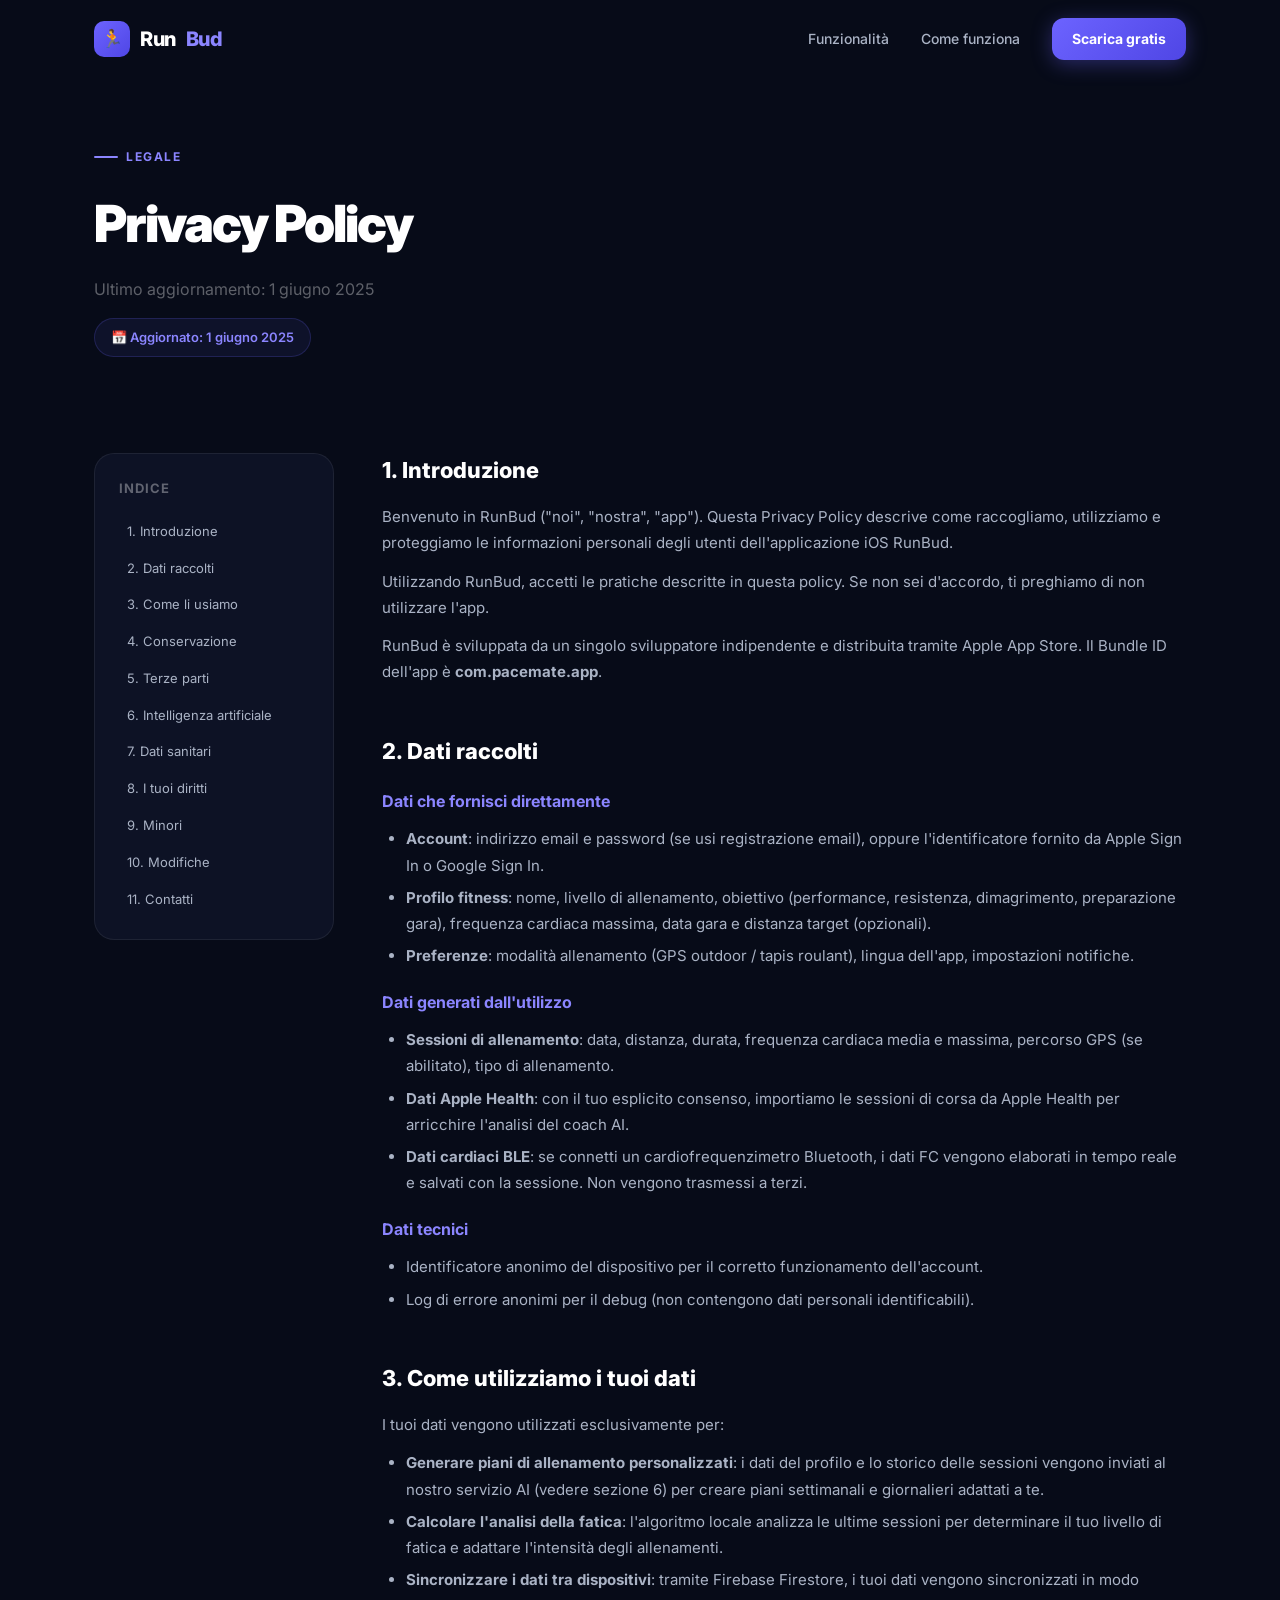
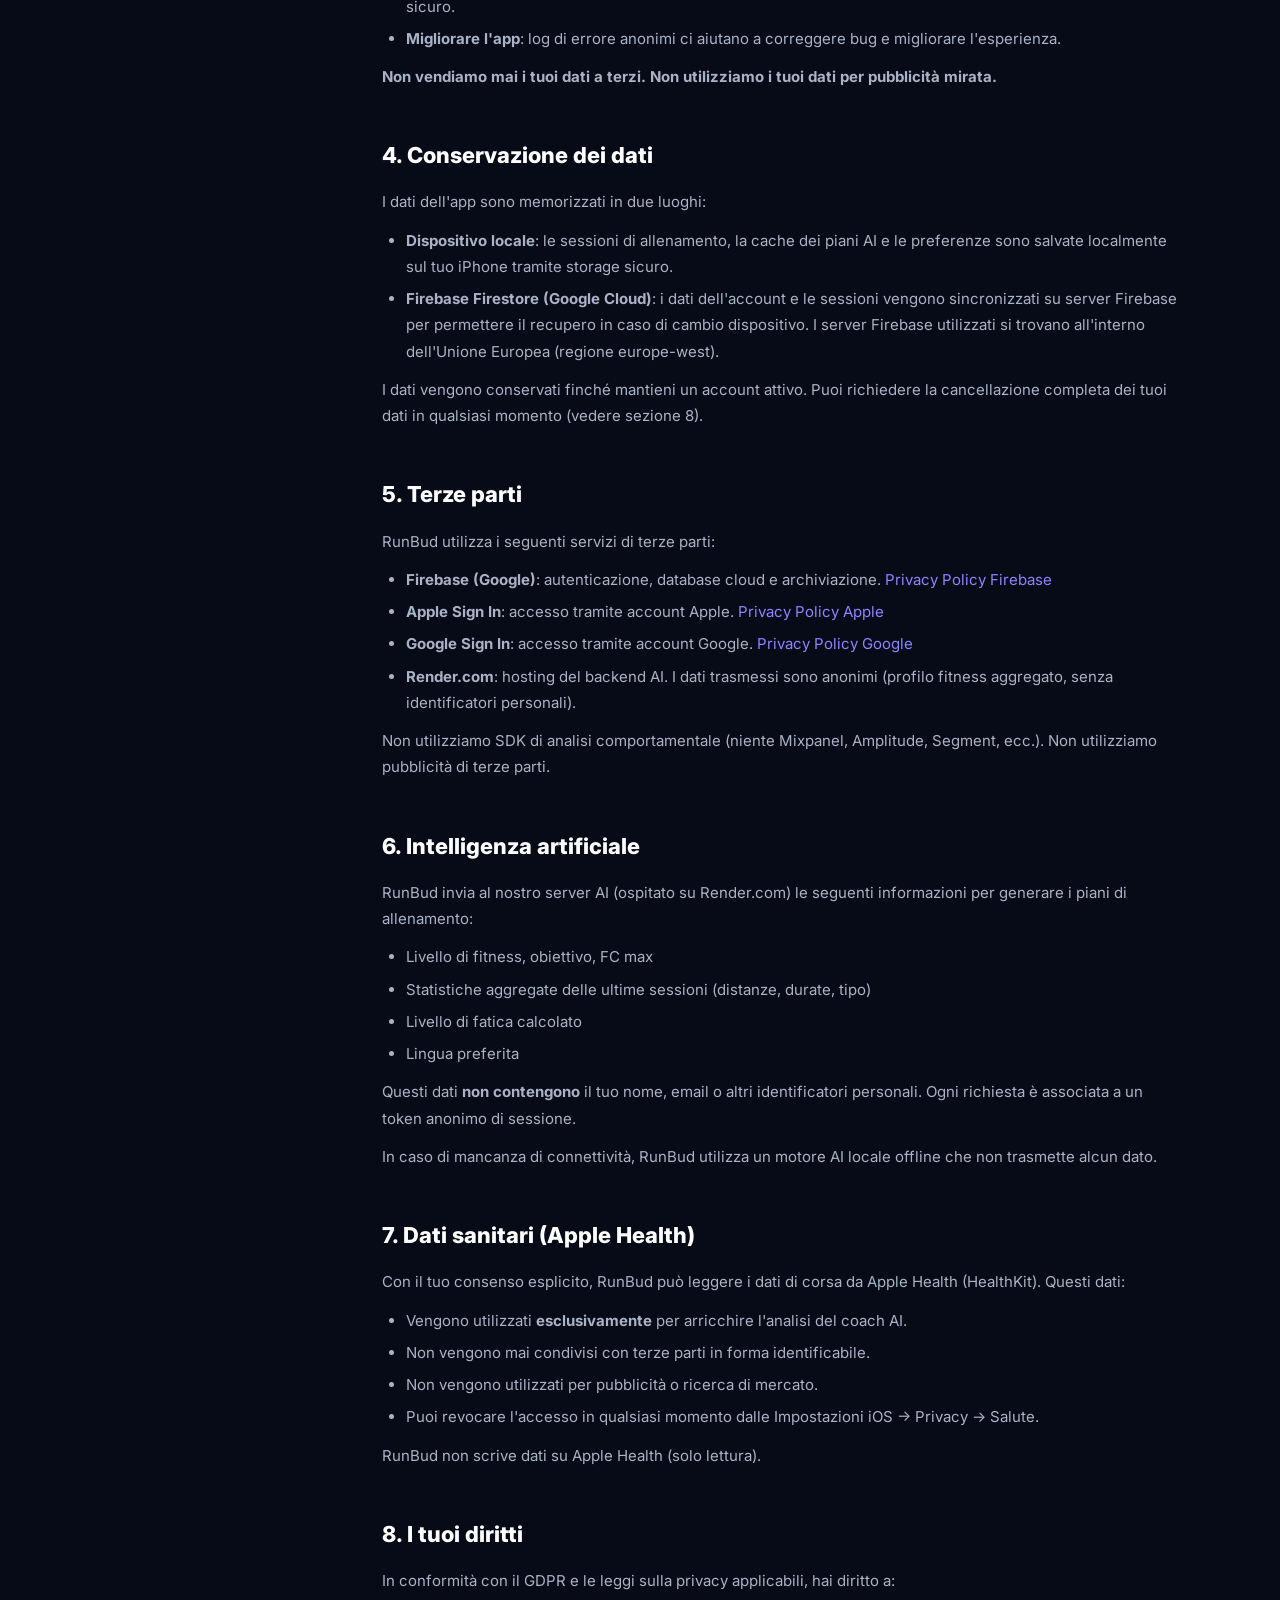
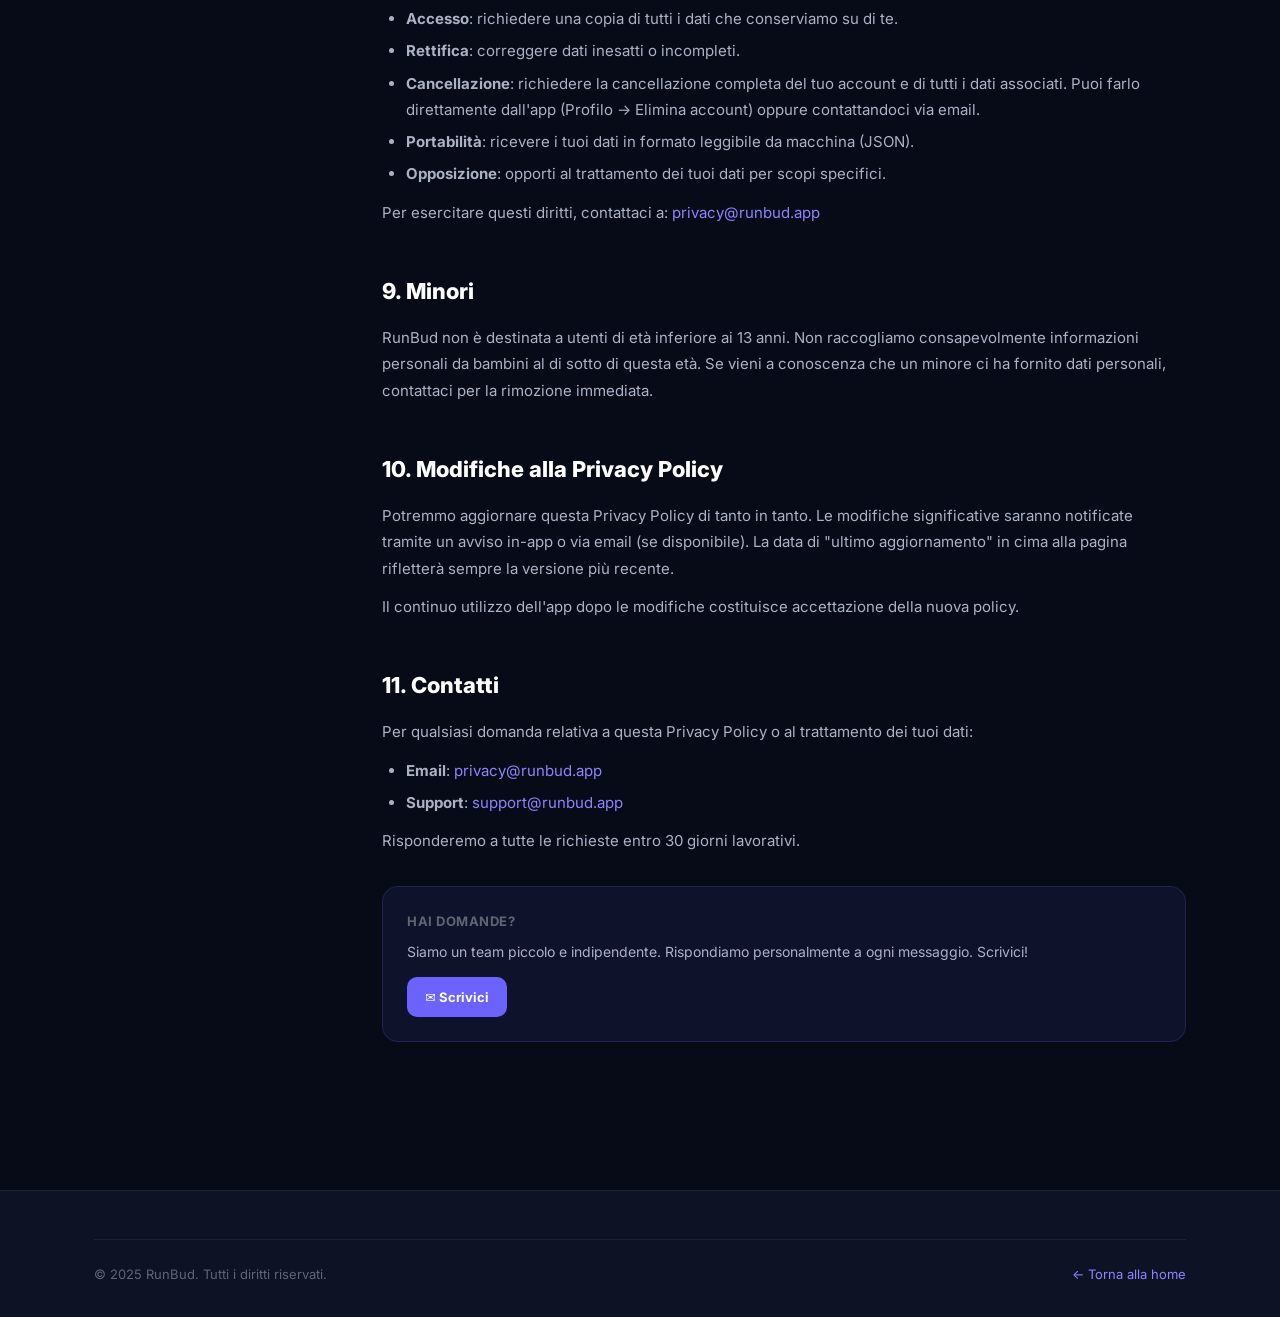
==== privacy.html @ 28fc56b2 "Initial RunBud website — dark premium landing + privacy policy" ====
<!DOCTYPE html>
<html lang="it">
<head>
  <meta charset="UTF-8">
  <meta name="viewport" content="width=device-width, initial-scale=1.0">
  <title>Privacy Policy — RunBud</title>
  <meta name="description" content="Privacy Policy di RunBud — come raccogliamo, utilizziamo e proteggiamo i tuoi dati.">
  <meta name="theme-color" content="#070B18">
  <link rel="preconnect" href="https://fonts.googleapis.com">
  <link rel="preconnect" href="https://fonts.gstatic.com" crossorigin>
  <link rel="stylesheet" href="css/style.css">
</head>
<body>

<!-- ── NAV ───────────────────────────────────────────────── -->
<nav class="nav scrolled" id="nav">
  <div class="container">
    <div class="nav-inner">
      <a href="index.html" class="nav-logo">
        <div class="logo-icon">🏃</div>
        Run<span class="bud">Bud</span>
      </a>
      <div class="nav-links" id="navLinks">
        <a href="index.html#features">Funzionalità</a>
        <a href="index.html#how">Come funziona</a>
        <a href="index.html#download" class="btn-nav">Scarica gratis</a>
      </div>
      <button class="nav-mobile-toggle" id="menuBtn" aria-label="Menu">
        <svg width="24" height="24" viewBox="0 0 24 24" fill="none" stroke="currentColor" stroke-width="2">
          <line x1="3" y1="12" x2="21" y2="12"/><line x1="3" y1="6" x2="21" y2="6"/><line x1="3" y1="18" x2="21" y2="18"/>
        </svg>
      </button>
    </div>
  </div>
</nav>

<!-- ── PRIVACY PAGE ───────────────────────────────────────── -->
<div class="privacy-page">
  <div class="container">

    <div class="privacy-hero">
      <div class="section-label">Legale</div>
      <h1>Privacy Policy</h1>
      <p>Ultimo aggiornamento: 1 giugno 2025</p>
      <div style="margin-top:16px;">
        <span class="privacy-date">📅 Aggiornato: 1 giugno 2025</span>
      </div>
    </div>

    <div class="privacy-content">
      <!-- TOC -->
      <aside class="privacy-toc">
        <h3>Indice</h3>
        <ul>
          <li><a href="#intro">1. Introduzione</a></li>
          <li><a href="#data-collected">2. Dati raccolti</a></li>
          <li><a href="#how-we-use">3. Come li usiamo</a></li>
          <li><a href="#data-storage">4. Conservazione</a></li>
          <li><a href="#third-parties">5. Terze parti</a></li>
          <li><a href="#ai">6. Intelligenza artificiale</a></li>
          <li><a href="#health">7. Dati sanitari</a></li>
          <li><a href="#rights">8. I tuoi diritti</a></li>
          <li><a href="#children">9. Minori</a></li>
          <li><a href="#changes">10. Modifiche</a></li>
          <li><a href="#contact">11. Contatti</a></li>
        </ul>
      </aside>

      <!-- Body -->
      <div class="privacy-body">

        <div class="privacy-section" id="intro">
          <h2>1. Introduzione</h2>
          <p>Benvenuto in RunBud ("noi", "nostra", "app"). Questa Privacy Policy descrive come raccogliamo, utilizziamo e proteggiamo le informazioni personali degli utenti dell'applicazione iOS RunBud.</p>
          <p>Utilizzando RunBud, accetti le pratiche descritte in questa policy. Se non sei d'accordo, ti preghiamo di non utilizzare l'app.</p>
          <p>RunBud è sviluppata da un singolo sviluppatore indipendente e distribuita tramite Apple App Store. Il Bundle ID dell'app è <strong>com.pacemate.app</strong>.</p>
        </div>

        <div class="privacy-section" id="data-collected">
          <h2>2. Dati raccolti</h2>
          <h3>Dati che fornisci direttamente</h3>
          <ul>
            <li><strong>Account</strong>: indirizzo email e password (se usi registrazione email), oppure l'identificatore fornito da Apple Sign In o Google Sign In.</li>
            <li><strong>Profilo fitness</strong>: nome, livello di allenamento, obiettivo (performance, resistenza, dimagrimento, preparazione gara), frequenza cardiaca massima, data gara e distanza target (opzionali).</li>
            <li><strong>Preferenze</strong>: modalità allenamento (GPS outdoor / tapis roulant), lingua dell'app, impostazioni notifiche.</li>
          </ul>

          <h3>Dati generati dall'utilizzo</h3>
          <ul>
            <li><strong>Sessioni di allenamento</strong>: data, distanza, durata, frequenza cardiaca media e massima, percorso GPS (se abilitato), tipo di allenamento.</li>
            <li><strong>Dati Apple Health</strong>: con il tuo esplicito consenso, importiamo le sessioni di corsa da Apple Health per arricchire l'analisi del coach AI.</li>
            <li><strong>Dati cardiaci BLE</strong>: se connetti un cardiofrequenzimetro Bluetooth, i dati FC vengono elaborati in tempo reale e salvati con la sessione. Non vengono trasmessi a terzi.</li>
          </ul>

          <h3>Dati tecnici</h3>
          <ul>
            <li>Identificatore anonimo del dispositivo per il corretto funzionamento dell'account.</li>
            <li>Log di errore anonimi per il debug (non contengono dati personali identificabili).</li>
          </ul>
        </div>

        <div class="privacy-section" id="how-we-use">
          <h2>3. Come utilizziamo i tuoi dati</h2>
          <p>I tuoi dati vengono utilizzati esclusivamente per:</p>
          <ul>
            <li><strong>Generare piani di allenamento personalizzati</strong>: i dati del profilo e lo storico delle sessioni vengono inviati al nostro servizio AI (vedere sezione 6) per creare piani settimanali e giornalieri adattati a te.</li>
            <li><strong>Calcolare l'analisi della fatica</strong>: l'algoritmo locale analizza le ultime sessioni per determinare il tuo livello di fatica e adattare l'intensità degli allenamenti.</li>
            <li><strong>Sincronizzare i dati tra dispositivi</strong>: tramite Firebase Firestore, i tuoi dati vengono sincronizzati in modo sicuro.</li>
            <li><strong>Migliorare l'app</strong>: log di errore anonimi ci aiutano a correggere bug e migliorare l'esperienza.</li>
          </ul>
          <p><strong>Non vendiamo mai i tuoi dati a terzi. Non utilizziamo i tuoi dati per pubblicità mirata.</strong></p>
        </div>

        <div class="privacy-section" id="data-storage">
          <h2>4. Conservazione dei dati</h2>
          <p>I dati dell'app sono memorizzati in due luoghi:</p>
          <ul>
            <li><strong>Dispositivo locale</strong>: le sessioni di allenamento, la cache dei piani AI e le preferenze sono salvate localmente sul tuo iPhone tramite storage sicuro.</li>
            <li><strong>Firebase Firestore (Google Cloud)</strong>: i dati dell'account e le sessioni vengono sincronizzati su server Firebase per permettere il recupero in caso di cambio dispositivo. I server Firebase utilizzati si trovano all'interno dell'Unione Europea (regione europe-west).</li>
          </ul>
          <p>I dati vengono conservati finché mantieni un account attivo. Puoi richiedere la cancellazione completa dei tuoi dati in qualsiasi momento (vedere sezione 8).</p>
        </div>

        <div class="privacy-section" id="third-parties">
          <h2>5. Terze parti</h2>
          <p>RunBud utilizza i seguenti servizi di terze parti:</p>
          <ul>
            <li><strong>Firebase (Google)</strong>: autenticazione, database cloud e archiviazione. <a href="https://firebase.google.com/support/privacy" target="_blank">Privacy Policy Firebase</a></li>
            <li><strong>Apple Sign In</strong>: accesso tramite account Apple. <a href="https://www.apple.com/legal/privacy/" target="_blank">Privacy Policy Apple</a></li>
            <li><strong>Google Sign In</strong>: accesso tramite account Google. <a href="https://policies.google.com/privacy" target="_blank">Privacy Policy Google</a></li>
            <li><strong>Render.com</strong>: hosting del backend AI. I dati trasmessi sono anonimi (profilo fitness aggregato, senza identificatori personali).</li>
          </ul>
          <p>Non utilizziamo SDK di analisi comportamentale (niente Mixpanel, Amplitude, Segment, ecc.). Non utilizziamo pubblicità di terze parti.</p>
        </div>

        <div class="privacy-section" id="ai">
          <h2>6. Intelligenza artificiale</h2>
          <p>RunBud invia al nostro server AI (ospitato su Render.com) le seguenti informazioni per generare i piani di allenamento:</p>
          <ul>
            <li>Livello di fitness, obiettivo, FC max</li>
            <li>Statistiche aggregate delle ultime sessioni (distanze, durate, tipo)</li>
            <li>Livello di fatica calcolato</li>
            <li>Lingua preferita</li>
          </ul>
          <p>Questi dati <strong>non contengono</strong> il tuo nome, email o altri identificatori personali. Ogni richiesta è associata a un token anonimo di sessione.</p>
          <p>In caso di mancanza di connettività, RunBud utilizza un motore AI locale offline che non trasmette alcun dato.</p>
        </div>

        <div class="privacy-section" id="health">
          <h2>7. Dati sanitari (Apple Health)</h2>
          <p>Con il tuo consenso esplicito, RunBud può leggere i dati di corsa da Apple Health (HealthKit). Questi dati:</p>
          <ul>
            <li>Vengono utilizzati <strong>esclusivamente</strong> per arricchire l'analisi del coach AI.</li>
            <li>Non vengono mai condivisi con terze parti in forma identificabile.</li>
            <li>Non vengono utilizzati per pubblicità o ricerca di mercato.</li>
            <li>Puoi revocare l'accesso in qualsiasi momento dalle Impostazioni iOS → Privacy → Salute.</li>
          </ul>
          <p>RunBud non scrive dati su Apple Health (solo lettura).</p>
        </div>

        <div class="privacy-section" id="rights">
          <h2>8. I tuoi diritti</h2>
          <p>In conformità con il GDPR e le leggi sulla privacy applicabili, hai diritto a:</p>
          <ul>
            <li><strong>Accesso</strong>: richiedere una copia di tutti i dati che conserviamo su di te.</li>
            <li><strong>Rettifica</strong>: correggere dati inesatti o incompleti.</li>
            <li><strong>Cancellazione</strong>: richiedere la cancellazione completa del tuo account e di tutti i dati associati. Puoi farlo direttamente dall'app (Profilo → Elimina account) oppure contattandoci via email.</li>
            <li><strong>Portabilità</strong>: ricevere i tuoi dati in formato leggibile da macchina (JSON).</li>
            <li><strong>Opposizione</strong>: opporti al trattamento dei tuoi dati per scopi specifici.</li>
          </ul>
          <p>Per esercitare questi diritti, contattaci a: <a href="mailto:privacy@runbud.app">privacy@runbud.app</a></p>
        </div>

        <div class="privacy-section" id="children">
          <h2>9. Minori</h2>
          <p>RunBud non è destinata a utenti di età inferiore ai 13 anni. Non raccogliamo consapevolmente informazioni personali da bambini al di sotto di questa età. Se vieni a conoscenza che un minore ci ha fornito dati personali, contattaci per la rimozione immediata.</p>
        </div>

        <div class="privacy-section" id="changes">
          <h2>10. Modifiche alla Privacy Policy</h2>
          <p>Potremmo aggiornare questa Privacy Policy di tanto in tanto. Le modifiche significative saranno notificate tramite un avviso in-app o via email (se disponibile). La data di "ultimo aggiornamento" in cima alla pagina rifletterà sempre la versione più recente.</p>
          <p>Il continuo utilizzo dell'app dopo le modifiche costituisce accettazione della nuova policy.</p>
        </div>

        <div class="privacy-section" id="contact">
          <h2>11. Contatti</h2>
          <p>Per qualsiasi domanda relativa a questa Privacy Policy o al trattamento dei tuoi dati:</p>
          <ul>
            <li><strong>Email</strong>: <a href="mailto:privacy@runbud.app">privacy@runbud.app</a></li>
            <li><strong>Support</strong>: <a href="mailto:support@runbud.app">support@runbud.app</a></li>
          </ul>
          <p>Risponderemo a tutte le richieste entro 30 giorni lavorativi.</p>

          <div style="margin-top:32px;padding:24px;background:rgba(108,99,255,0.08);border:1px solid rgba(108,99,255,0.18);border-radius:16px;">
            <div style="font-size:13px;color:var(--text-muted);font-weight:700;text-transform:uppercase;letter-spacing:0.5px;margin-bottom:8px;">Hai domande?</div>
            <p style="margin:0;font-size:14px;">Siamo un team piccolo e indipendente. Rispondiamo personalmente a ogni messaggio. Scrivici!</p>
            <a href="mailto:support@runbud.app" style="display:inline-flex;align-items:center;gap:8px;margin-top:12px;padding:10px 18px;background:var(--accent);border-radius:10px;color:#fff;text-decoration:none;font-size:13px;font-weight:700;">
              ✉️ Scrivici
            </a>
          </div>
        </div>

      </div>
    </div>
  </div>
</div>

<!-- ── FOOTER ─────────────────────────────────────────────── -->
<footer class="footer">
  <div class="container">
    <div class="footer-bottom">
      <p class="footer-copy">© 2025 RunBud. Tutti i diritti riservati.</p>
      <p class="footer-made"><a href="index.html" style="color:var(--accent-light);text-decoration:none;">← Torna alla home</a></p>
    </div>
  </div>
</footer>

<script src="js/main.js"></script>
</body>
</html>
---- css/style.css ----
/* ─────────────────────────────────────────────────────────────
   RunBud — Ultra Modern Dark Premium CSS
   ───────────────────────────────────────────────────────────── */

@import url('https://fonts.googleapis.com/css2?family=Inter:wght@300;400;500;600;700;800;900&display=swap');

/* ── Reset & Base ─────────────────────────────────────────── */
*, *::before, *::after { box-sizing: border-box; margin: 0; padding: 0; }

:root {
  --accent:        #6C63FF;
  --accent-light:  #8B85FF;
  --accent-dark:   #4F46E5;
  --bg:            #070B18;
  --bg-card:       #0D1225;
  --bg-glass:      rgba(13, 18, 37, 0.6);
  --border:        rgba(255,255,255,0.07);
  --border-accent: rgba(108,99,255,0.35);
  --text:          #FFFFFF;
  --text-sub:      #AAB3C5;
  --text-muted:    rgba(255,255,255,0.35);
  --green:         #4ADE80;
  --pink:          #FF6B8A;
  --blue:          #60A5FA;
  --yellow:        #FBBF24;
  --radius-lg:     24px;
  --radius-xl:     32px;
  --shadow-glow:   0 0 80px rgba(108,99,255,0.18);
  --font:          'Inter', system-ui, sans-serif;
}

html { scroll-behavior: smooth; font-size: 16px; }

body {
  font-family: var(--font);
  background: var(--bg);
  color: var(--text);
  overflow-x: hidden;
  line-height: 1.6;
  -webkit-font-smoothing: antialiased;
}

/* ── Scrollbar ────────────────────────────────────────────── */
::-webkit-scrollbar { width: 6px; }
::-webkit-scrollbar-track { background: var(--bg); }
::-webkit-scrollbar-thumb { background: rgba(108,99,255,0.4); border-radius: 3px; }

/* ── Utility ──────────────────────────────────────────────── */
.container { max-width: 1140px; margin: 0 auto; padding: 0 24px; }
.gradient-text {
  background: linear-gradient(135deg, #fff 0%, var(--accent-light) 60%, var(--accent) 100%);
  -webkit-background-clip: text;
  -webkit-text-fill-color: transparent;
  background-clip: text;
}
.accent-text { color: var(--accent-light); }

/* ── NAV ──────────────────────────────────────────────────── */
.nav {
  position: fixed; top: 0; left: 0; right: 0; z-index: 100;
  padding: 18px 0;
  transition: all 0.4s ease;
}
.nav.scrolled {
  background: rgba(7,11,24,0.85);
  backdrop-filter: blur(20px);
  -webkit-backdrop-filter: blur(20px);
  border-bottom: 1px solid var(--border);
  padding: 14px 0;
}
.nav-inner {
  display: flex; align-items: center; justify-content: space-between;
}
.nav-logo {
  display: flex; align-items: center; gap: 10px;
  text-decoration: none;
  font-size: 20px; font-weight: 800; letter-spacing: -0.5px;
  color: var(--text);
}
.nav-logo .logo-icon {
  width: 36px; height: 36px;
  background: linear-gradient(135deg, var(--accent), var(--accent-dark));
  border-radius: 10px;
  display: flex; align-items: center; justify-content: center;
  font-size: 18px;
}
.nav-logo .bud { color: var(--accent-light); }
.nav-links { display: flex; align-items: center; gap: 32px; }
.nav-links a {
  text-decoration: none; color: var(--text-sub); font-size: 14px; font-weight: 500;
  transition: color 0.2s;
}
.nav-links a:hover { color: var(--text); }
.btn-nav {
  padding: 10px 20px;
  background: linear-gradient(135deg, var(--accent), var(--accent-dark));
  border-radius: 12px; color: #fff !important;
  font-weight: 700 !important; font-size: 14px !important;
  box-shadow: 0 4px 20px rgba(108,99,255,0.35);
  transition: transform 0.2s, box-shadow 0.2s !important;
}
.btn-nav:hover { transform: translateY(-2px); box-shadow: 0 8px 30px rgba(108,99,255,0.5) !important; }
.nav-mobile-toggle { display: none; background: none; border: none; color: var(--text); cursor: pointer; }

/* ── HERO ─────────────────────────────────────────────────── */
.hero {
  position: relative; min-height: 100vh;
  display: flex; align-items: center;
  overflow: hidden; padding: 120px 0 80px;
}
.hero-bg {
  position: absolute; inset: 0; z-index: 0;
  background: radial-gradient(ellipse 80% 60% at 60% 20%, rgba(108,99,255,0.18) 0%, transparent 70%),
              radial-gradient(ellipse 40% 40% at 20% 80%, rgba(96,165,250,0.10) 0%, transparent 60%),
              radial-gradient(ellipse 50% 50% at 80% 70%, rgba(74,222,128,0.06) 0%, transparent 60%);
}
.hero-grid {
  position: absolute; inset: 0; z-index: 0; opacity: 0.03;
  background-image:
    linear-gradient(rgba(255,255,255,0.5) 1px, transparent 1px),
    linear-gradient(90deg, rgba(255,255,255,0.5) 1px, transparent 1px);
  background-size: 60px 60px;
}
.hero-orb {
  position: absolute; border-radius: 50%; filter: blur(80px); pointer-events: none; z-index: 0;
}
.hero-orb-1 {
  width: 600px; height: 600px;
  top: -200px; right: -100px;
  background: radial-gradient(circle, rgba(108,99,255,0.15) 0%, transparent 70%);
  animation: orbFloat1 8s ease-in-out infinite;
}
.hero-orb-2 {
  width: 400px; height: 400px;
  bottom: -100px; left: -100px;
  background: radial-gradient(circle, rgba(96,165,250,0.12) 0%, transparent 70%);
  animation: orbFloat2 10s ease-in-out infinite;
}
@keyframes orbFloat1 { 0%,100%{transform:translate(0,0)} 50%{transform:translate(-30px,30px)} }
@keyframes orbFloat2 { 0%,100%{transform:translate(0,0)} 50%{transform:translate(30px,-20px)} }

.hero-inner {
  position: relative; z-index: 1;
  display: grid; grid-template-columns: 1fr 1fr;
  align-items: center; gap: 64px;
}
.hero-badge {
  display: inline-flex; align-items: center; gap: 8px;
  padding: 6px 14px;
  background: rgba(108,99,255,0.12);
  border: 1px solid rgba(108,99,255,0.3);
  border-radius: 100px;
  font-size: 13px; font-weight: 600; color: var(--accent-light);
  margin-bottom: 24px;
  animation: fadeInUp 0.6s ease both;
}
.hero-badge .dot {
  width: 6px; height: 6px; border-radius: 50%;
  background: var(--accent-light);
  animation: pulse 2s infinite;
}
@keyframes pulse { 0%,100%{opacity:1} 50%{opacity:0.4} }

.hero-title {
  font-size: clamp(44px, 6vw, 72px);
  font-weight: 900; line-height: 1.05;
  letter-spacing: -2px;
  margin-bottom: 24px;
  animation: fadeInUp 0.6s 0.1s ease both;
}
.hero-title span { display: block; }

.hero-sub {
  font-size: 18px; color: var(--text-sub); line-height: 1.6;
  max-width: 500px; margin-bottom: 40px;
  animation: fadeInUp 0.6s 0.2s ease both;
}

.hero-cta {
  display: flex; align-items: center; gap: 16px; flex-wrap: wrap;
  animation: fadeInUp 0.6s 0.3s ease both;
}
.btn-primary {
  display: inline-flex; align-items: center; gap: 10px;
  padding: 16px 28px;
  background: linear-gradient(135deg, var(--accent), var(--accent-dark));
  color: #fff; text-decoration: none;
  border-radius: var(--radius-lg); font-weight: 700; font-size: 15px;
  box-shadow: 0 8px 40px rgba(108,99,255,0.4);
  transition: transform 0.2s, box-shadow 0.2s;
}
.btn-primary:hover { transform: translateY(-3px); box-shadow: 0 16px 50px rgba(108,99,255,0.55); }
.btn-primary svg { width: 20px; height: 20px; }

.btn-secondary {
  display: inline-flex; align-items: center; gap: 8px;
  padding: 16px 24px;
  background: rgba(255,255,255,0.06);
  border: 1px solid var(--border);
  color: var(--text); text-decoration: none;
  border-radius: var(--radius-lg); font-weight: 600; font-size: 15px;
  transition: background 0.2s, border-color 0.2s;
}
.btn-secondary:hover { background: rgba(255,255,255,0.10); border-color: rgba(255,255,255,0.15); }

.hero-stats {
  display: flex; gap: 32px; margin-top: 48px;
  animation: fadeInUp 0.6s 0.4s ease both;
}
.stat { }
.stat-value { font-size: 26px; font-weight: 800; color: var(--text); letter-spacing: -1px; }
.stat-label { font-size: 12px; color: var(--text-muted); font-weight: 500; text-transform: uppercase; letter-spacing: 0.5px; margin-top: 2px; }

/* ── Phone mockup ─────────────────────────────────────────── */
.hero-visual {
  position: relative; display: flex; justify-content: center; align-items: center;
  animation: fadeInUp 0.8s 0.2s ease both;
}
.phone-wrapper {
  position: relative;
}
.phone-glow {
  position: absolute; inset: -40px;
  background: radial-gradient(ellipse at center, rgba(108,99,255,0.25) 0%, transparent 70%);
  border-radius: 50%;
  animation: glowPulse 3s ease-in-out infinite;
}
@keyframes glowPulse { 0%,100%{opacity:0.6; transform:scale(1)} 50%{opacity:1; transform:scale(1.05)} }

.phone-frame {
  width: 280px;
  background: linear-gradient(145deg, #1A1F3A, #0D1225);
  border-radius: 44px;
  border: 2px solid rgba(255,255,255,0.10);
  box-shadow:
    0 40px 100px rgba(0,0,0,0.7),
    0 0 0 1px rgba(255,255,255,0.05) inset,
    0 0 60px rgba(108,99,255,0.15);
  overflow: hidden;
  position: relative;
}
.phone-notch {
  width: 100px; height: 28px;
  background: #0D1225;
  border-radius: 0 0 20px 20px;
  margin: 0 auto;
  position: relative; z-index: 2;
}
.phone-screen {
  padding: 0 16px 24px;
  background: linear-gradient(180deg, #0B1020 0%, #0E1526 100%);
}
.phone-ui-header {
  display: flex; justify-content: space-between; align-items: center;
  padding: 12px 0 16px;
}
.phone-greeting { font-size: 11px; font-weight: 700; color: rgba(255,255,255,0.9); }
.phone-greeting span { color: var(--accent-light); }
.phone-icon-row { display: flex; gap: 6px; }
.phone-icon {
  width: 28px; height: 28px;
  background: rgba(255,255,255,0.07);
  border-radius: 9px;
}

.phone-card {
  background: linear-gradient(135deg, var(--accent), var(--accent-dark));
  border-radius: 18px;
  padding: 14px;
  margin-bottom: 8px;
}
.phone-card-label { font-size: 9px; font-weight: 700; color: rgba(255,255,255,0.7); text-transform: uppercase; letter-spacing: 0.5px; }
.phone-card-title { font-size: 16px; font-weight: 900; color: #fff; margin: 4px 0 2px; letter-spacing: -0.5px; }
.phone-card-sub { font-size: 9px; color: rgba(255,255,255,0.75); }
.phone-card-row {
  display: flex; gap: 6px; margin-top: 10px;
}
.phone-chip {
  background: rgba(255,255,255,0.15);
  border-radius: 8px; padding: 5px 8px;
  font-size: 9px; font-weight: 700; color: #fff;
}
.phone-chip.green { background: rgba(74,222,128,0.2); color: var(--green); }
.phone-chip.pink { background: rgba(255,107,138,0.2); color: var(--pink); }

.phone-mini-card {
  background: rgba(255,255,255,0.05);
  border: 1px solid rgba(255,255,255,0.08);
  border-radius: 14px; padding: 10px 12px;
  margin-bottom: 8px;
  display: flex; align-items: center; gap: 10px;
}
.phone-mini-icon {
  width: 30px; height: 30px; border-radius: 10px;
  background: rgba(108,99,255,0.2);
  display: flex; align-items: center; justify-content: center;
  font-size: 14px; flex-shrink: 0;
}
.phone-mini-title { font-size: 10px; font-weight: 700; color: rgba(255,255,255,0.9); }
.phone-mini-sub { font-size: 9px; color: rgba(255,255,255,0.45); margin-top: 1px; }

.phone-btn {
  background: linear-gradient(135deg, var(--accent), var(--accent-dark));
  border-radius: 14px; padding: 11px;
  text-align: center; font-size: 11px; font-weight: 800; color: #fff;
  margin-top: 10px;
}

/* Floating badges around phone */
.float-badge {
  position: absolute;
  background: var(--bg-glass);
  backdrop-filter: blur(16px);
  border: 1px solid var(--border);
  border-radius: 16px;
  padding: 10px 14px;
  display: flex; align-items: center; gap: 8px;
  white-space: nowrap;
  box-shadow: 0 8px 32px rgba(0,0,0,0.4);
}
.float-badge-icon { font-size: 20px; }
.float-badge-label { font-size: 11px; color: var(--text-muted); }
.float-badge-value { font-size: 14px; font-weight: 800; color: var(--text); }
.float-badge-1 { top: 40px; right: -80px; animation: floatBadge1 4s ease-in-out infinite; }
.float-badge-2 { bottom: 80px; left: -90px; animation: floatBadge2 5s ease-in-out infinite; }
.float-badge-3 { bottom: 200px; right: -80px; animation: floatBadge3 4.5s ease-in-out infinite; }
@keyframes floatBadge1 { 0%,100%{transform:translateY(0)} 50%{transform:translateY(-10px)} }
@keyframes floatBadge2 { 0%,100%{transform:translateY(0)} 50%{transform:translateY(8px)} }
@keyframes floatBadge3 { 0%,100%{transform:translateY(0)} 50%{transform:translateY(-12px)} }

/* ── SECTION SHARED ───────────────────────────────────────── */
section { padding: 100px 0; }
.section-label {
  display: inline-flex; align-items: center; gap: 8px;
  font-size: 12px; font-weight: 700; color: var(--accent-light);
  text-transform: uppercase; letter-spacing: 1.5px;
  margin-bottom: 16px;
}
.section-label::before {
  content: ''; width: 24px; height: 2px;
  background: var(--accent-light); border-radius: 1px;
}
.section-title {
  font-size: clamp(32px, 4vw, 48px);
  font-weight: 900; letter-spacing: -1.5px; line-height: 1.1;
  margin-bottom: 16px;
}
.section-sub {
  font-size: 18px; color: var(--text-sub); max-width: 580px; line-height: 1.6;
}
.section-header { margin-bottom: 64px; }
.section-header.centered { text-align: center; }
.section-header.centered .section-label { justify-content: center; }
.section-header.centered .section-sub { margin: 0 auto; }

/* ── FEATURES GRID ────────────────────────────────────────── */
.features-section { background: var(--bg); }
.features-grid {
  display: grid;
  grid-template-columns: repeat(3, 1fr);
  gap: 20px;
}
.feature-card {
  background: var(--bg-card);
  border: 1px solid var(--border);
  border-radius: var(--radius-xl);
  padding: 32px;
  transition: transform 0.3s, border-color 0.3s, box-shadow 0.3s;
  opacity: 0; transform: translateY(30px);
  position: relative; overflow: hidden;
}
.feature-card::before {
  content: '';
  position: absolute; top: 0; left: 0; right: 0; height: 1px;
  background: linear-gradient(90deg, transparent, rgba(108,99,255,0.4), transparent);
  opacity: 0; transition: opacity 0.3s;
}
.feature-card:hover { transform: translateY(-6px); border-color: var(--border-accent); box-shadow: var(--shadow-glow); }
.feature-card:hover::before { opacity: 1; }
.feature-card.visible { animation: fadeInUp 0.6s ease forwards; }
.feature-card:nth-child(1) { animation-delay: 0s; }
.feature-card:nth-child(2) { animation-delay: 0.1s; }
.feature-card:nth-child(3) { animation-delay: 0.2s; }
.feature-card:nth-child(4) { animation-delay: 0.15s; }
.feature-card:nth-child(5) { animation-delay: 0.25s; }
.feature-card:nth-child(6) { animation-delay: 0.3s; }

.feature-card.featured {
  grid-column: span 2;
  background: linear-gradient(135deg, rgba(108,99,255,0.12) 0%, rgba(79,70,229,0.08) 100%);
  border-color: rgba(108,99,255,0.25);
  display: grid; grid-template-columns: 1fr 1fr; gap: 24px; align-items: center;
}

.feature-icon {
  width: 52px; height: 52px;
  border-radius: 16px;
  display: flex; align-items: center; justify-content: center;
  font-size: 24px; margin-bottom: 20px;
  background: rgba(108,99,255,0.15);
}
.feature-icon.green  { background: rgba(74,222,128,0.12); }
.feature-icon.blue   { background: rgba(96,165,250,0.12); }
.feature-icon.yellow { background: rgba(251,191,36,0.12); }
.feature-icon.pink   { background: rgba(255,107,138,0.12); }
.feature-icon.violet { background: rgba(108,99,255,0.15); }

.feature-title { font-size: 18px; font-weight: 800; margin-bottom: 10px; letter-spacing: -0.3px; }
.feature-desc { font-size: 14px; color: var(--text-sub); line-height: 1.6; }
.feature-tag {
  display: inline-block; margin-top: 16px;
  padding: 4px 10px;
  background: rgba(108,99,255,0.12);
  border: 1px solid rgba(108,99,255,0.2);
  border-radius: 100px;
  font-size: 11px; font-weight: 700; color: var(--accent-light);
}

/* ── HOW IT WORKS ─────────────────────────────────────────── */
.how-section {
  background: radial-gradient(ellipse 80% 60% at 50% 50%, rgba(108,99,255,0.08) 0%, transparent 70%);
}
.steps-grid {
  display: grid; grid-template-columns: repeat(4, 1fr); gap: 32px;
  position: relative;
}
.steps-grid::before {
  content: '';
  position: absolute; top: 32px; left: 60px; right: 60px; height: 1px;
  background: linear-gradient(90deg, transparent, var(--border), var(--border), var(--border), transparent);
  z-index: 0;
}
.step {
  text-align: center; position: relative; z-index: 1;
  opacity: 0; transform: translateY(20px);
}
.step.visible { animation: fadeInUp 0.6s ease forwards; }
.step:nth-child(1) { animation-delay: 0s; }
.step:nth-child(2) { animation-delay: 0.15s; }
.step:nth-child(3) { animation-delay: 0.3s; }
.step:nth-child(4) { animation-delay: 0.45s; }

.step-number {
  width: 64px; height: 64px; border-radius: 50%;
  background: var(--bg-card);
  border: 2px solid var(--border-accent);
  display: flex; align-items: center; justify-content: center;
  font-size: 22px; font-weight: 900; color: var(--accent-light);
  margin: 0 auto 20px;
  box-shadow: 0 0 30px rgba(108,99,255,0.2);
  position: relative;
}
.step-number .step-emoji { font-size: 26px; }
.step-title { font-size: 16px; font-weight: 800; margin-bottom: 8px; }
.step-desc { font-size: 13px; color: var(--text-sub); line-height: 1.5; }

/* ── LANGUAGES ────────────────────────────────────────────── */
.langs-section { }
.langs-row {
  display: flex; justify-content: center; gap: 20px; flex-wrap: wrap;
  margin-top: 48px;
}
.lang-pill {
  display: flex; align-items: center; gap: 10px;
  padding: 14px 24px;
  background: var(--bg-card);
  border: 1px solid var(--border);
  border-radius: 100px;
  font-size: 15px; font-weight: 700; color: var(--text);
  opacity: 0; transform: scale(0.9);
  transition: transform 0.3s, border-color 0.3s;
}
.lang-pill:hover { transform: scale(1.05); border-color: var(--border-accent); }
.lang-pill.visible { animation: popIn 0.5s ease forwards; }
.lang-pill:nth-child(1) { animation-delay: 0s; }
.lang-pill:nth-child(2) { animation-delay: 0.1s; }
.lang-pill:nth-child(3) { animation-delay: 0.2s; }
.lang-pill:nth-child(4) { animation-delay: 0.3s; }
.lang-flag { font-size: 24px; }
@keyframes popIn { from{opacity:0;transform:scale(0.85)} to{opacity:1;transform:scale(1)} }

/* ── TESTIMONIALS ─────────────────────────────────────────── */
.testimonials-section { }
.testimonials-grid {
  display: grid; grid-template-columns: repeat(3, 1fr); gap: 20px;
}
.testimonial-card {
  background: var(--bg-card);
  border: 1px solid var(--border);
  border-radius: var(--radius-xl); padding: 28px;
  opacity: 0; transform: translateY(20px);
}
.testimonial-card.visible { animation: fadeInUp 0.6s ease forwards; }
.testimonial-card:nth-child(1) { animation-delay: 0s; }
.testimonial-card:nth-child(2) { animation-delay: 0.12s; }
.testimonial-card:nth-child(3) { animation-delay: 0.24s; }

.testimonial-stars { color: var(--yellow); font-size: 14px; margin-bottom: 16px; letter-spacing: 2px; }
.testimonial-text { font-size: 15px; color: var(--text-sub); line-height: 1.6; margin-bottom: 20px; font-style: italic; }
.testimonial-author { display: flex; align-items: center; gap: 12px; }
.testimonial-avatar {
  width: 40px; height: 40px; border-radius: 50%;
  background: linear-gradient(135deg, var(--accent), var(--accent-dark));
  display: flex; align-items: center; justify-content: center;
  font-size: 16px; font-weight: 800; color: #fff;
}
.testimonial-name { font-size: 14px; font-weight: 700; }
.testimonial-meta { font-size: 12px; color: var(--text-muted); margin-top: 1px; }

/* ── CTA SECTION ──────────────────────────────────────────── */
.cta-section {
  padding: 120px 0;
  position: relative; overflow: hidden;
}
.cta-bg {
  position: absolute; inset: 0;
  background: radial-gradient(ellipse 70% 60% at 50% 50%, rgba(108,99,255,0.18) 0%, transparent 70%);
}
.cta-card {
  position: relative; z-index: 1;
  background: linear-gradient(135deg, rgba(108,99,255,0.15) 0%, rgba(79,70,229,0.10) 100%);
  border: 1px solid rgba(108,99,255,0.25);
  border-radius: 40px; padding: 80px 48px;
  text-align: center;
  overflow: hidden;
}
.cta-card::before {
  content: '';
  position: absolute; top: -1px; left: 10%; right: 10%; height: 1px;
  background: linear-gradient(90deg, transparent, rgba(139,133,255,0.6), transparent);
}
.cta-title { font-size: clamp(32px, 4vw, 52px); font-weight: 900; letter-spacing: -2px; margin-bottom: 16px; }
.cta-sub { font-size: 18px; color: var(--text-sub); max-width: 500px; margin: 0 auto 40px; }
.cta-btns { display: flex; justify-content: center; gap: 16px; flex-wrap: wrap; }
.appstore-btn {
  display: inline-flex; align-items: center; gap: 12px;
  padding: 14px 28px;
  background: #fff; color: #000;
  border-radius: 16px; text-decoration: none;
  font-weight: 700; font-size: 15px;
  transition: transform 0.2s, box-shadow 0.2s;
  box-shadow: 0 4px 24px rgba(0,0,0,0.3);
}
.appstore-btn:hover { transform: translateY(-3px); box-shadow: 0 12px 40px rgba(0,0,0,0.4); }
.appstore-btn svg { width: 24px; height: 24px; }
.appstore-btn-sub { font-size: 10px; font-weight: 500; opacity: 0.6; display: block; }
.appstore-btn-main { font-size: 16px; font-weight: 800; display: block; line-height: 1.1; }

/* ── FOOTER ───────────────────────────────────────────────── */
.footer {
  background: var(--bg-card);
  border-top: 1px solid var(--border);
  padding: 48px 0 32px;
}
.footer-inner {
  display: flex; justify-content: space-between; align-items: flex-start; gap: 32px;
  margin-bottom: 40px;
  flex-wrap: wrap;
}
.footer-brand .footer-logo {
  display: flex; align-items: center; gap: 10px;
  font-size: 20px; font-weight: 800; color: var(--text);
  text-decoration: none; margin-bottom: 12px;
}
.footer-brand .footer-logo .logo-icon {
  width: 34px; height: 34px;
  background: linear-gradient(135deg, var(--accent), var(--accent-dark));
  border-radius: 10px;
  display: flex; align-items: center; justify-content: center;
  font-size: 16px;
}
.footer-desc { font-size: 13px; color: var(--text-muted); max-width: 240px; line-height: 1.6; }
.footer-links h4 { font-size: 12px; font-weight: 700; color: var(--text-muted); text-transform: uppercase; letter-spacing: 1px; margin-bottom: 16px; }
.footer-links ul { list-style: none; display: flex; flex-direction: column; gap: 10px; }
.footer-links a { font-size: 14px; color: var(--text-sub); text-decoration: none; transition: color 0.2s; }
.footer-links a:hover { color: var(--text); }
.footer-bottom {
  border-top: 1px solid var(--border); padding-top: 24px;
  display: flex; justify-content: space-between; align-items: center; gap: 16px;
  flex-wrap: wrap;
}
.footer-copy { font-size: 13px; color: var(--text-muted); }
.footer-made { font-size: 13px; color: var(--text-muted); }
.footer-made span { color: var(--accent-light); font-weight: 700; }

/* ── PRIVACY PAGE ─────────────────────────────────────────── */
.privacy-page { padding: 140px 0 100px; min-height: 100vh; }
.privacy-hero { margin-bottom: 64px; }
.privacy-hero h1 { font-size: clamp(32px, 4vw, 52px); font-weight: 900; letter-spacing: -2px; margin-bottom: 12px; }
.privacy-hero p { font-size: 16px; color: var(--text-muted); }
.privacy-content {
  display: grid; grid-template-columns: 240px 1fr; gap: 48px; align-items: start;
}
.privacy-toc {
  position: sticky; top: 100px;
  background: var(--bg-card); border: 1px solid var(--border);
  border-radius: 20px; padding: 24px;
}
.privacy-toc h3 { font-size: 13px; font-weight: 700; color: var(--text-muted); text-transform: uppercase; letter-spacing: 1px; margin-bottom: 16px; }
.privacy-toc ul { list-style: none; display: flex; flex-direction: column; gap: 4px; }
.privacy-toc a { font-size: 13px; color: var(--text-sub); text-decoration: none; padding: 6px 8px; display: block; border-radius: 8px; transition: all 0.2s; }
.privacy-toc a:hover, .privacy-toc a.active { background: rgba(108,99,255,0.12); color: var(--accent-light); }

.privacy-body { }
.privacy-section { margin-bottom: 48px; }
.privacy-section h2 { font-size: 22px; font-weight: 800; margin-bottom: 16px; scroll-margin-top: 100px; }
.privacy-section h3 { font-size: 16px; font-weight: 700; margin: 20px 0 10px; color: var(--accent-light); }
.privacy-section p { font-size: 15px; color: var(--text-sub); line-height: 1.75; margin-bottom: 12px; }
.privacy-section ul { margin: 12px 0 12px 24px; }
.privacy-section li { font-size: 15px; color: var(--text-sub); line-height: 1.75; margin-bottom: 6px; }
.privacy-section a { color: var(--accent-light); text-decoration: none; }
.privacy-section a:hover { text-decoration: underline; }
.privacy-date {
  display: inline-flex; align-items: center; gap: 8px;
  padding: 8px 16px;
  background: rgba(108,99,255,0.08); border: 1px solid rgba(108,99,255,0.2);
  border-radius: 100px; font-size: 13px; color: var(--accent-light);
  font-weight: 600; margin-bottom: 32px;
}

/* ── Animations ───────────────────────────────────────────── */
@keyframes fadeInUp {
  from { opacity: 0; transform: translateY(30px); }
  to   { opacity: 1; transform: translateY(0); }
}

/* ── Responsive ───────────────────────────────────────────── */
@media (max-width: 1024px) {
  .features-grid { grid-template-columns: repeat(2, 1fr); }
  .feature-card.featured { grid-column: span 2; }
  .testimonials-grid { grid-template-columns: repeat(2, 1fr); }
  .float-badge-1, .float-badge-3 { right: -60px; }
  .float-badge-2 { left: -60px; }
}

@media (max-width: 768px) {
  .hero-inner { grid-template-columns: 1fr; text-align: center; gap: 48px; }
  .hero-visual { order: -1; }
  .hero-sub { margin: 0 auto 40px; }
  .hero-cta { justify-content: center; }
  .hero-stats { justify-content: center; }
  .float-badge-1 { right: -20px; top: 10px; }
  .float-badge-2 { left: -20px; bottom: 40px; }
  .float-badge-3 { display: none; }
  .features-grid { grid-template-columns: 1fr; }
  .feature-card.featured { grid-column: span 1; grid-template-columns: 1fr; }
  .steps-grid { grid-template-columns: repeat(2, 1fr); }
  .steps-grid::before { display: none; }
  .testimonials-grid { grid-template-columns: 1fr; }
  .nav-links { display: none; }
  .nav-links.open { display: flex; flex-direction: column; position: fixed; inset: 0; top: 64px; background: var(--bg); padding: 32px 24px; gap: 24px; z-index: 99; }
  .nav-mobile-toggle { display: block; }
  .privacy-content { grid-template-columns: 1fr; }
  .privacy-toc { position: static; }
  .cta-card { padding: 48px 24px; }
  .phone-frame { width: 240px; }
}

@media (max-width: 480px) {
  .steps-grid { grid-template-columns: 1fr; }
  .hero-title { letter-spacing: -1.5px; }
}
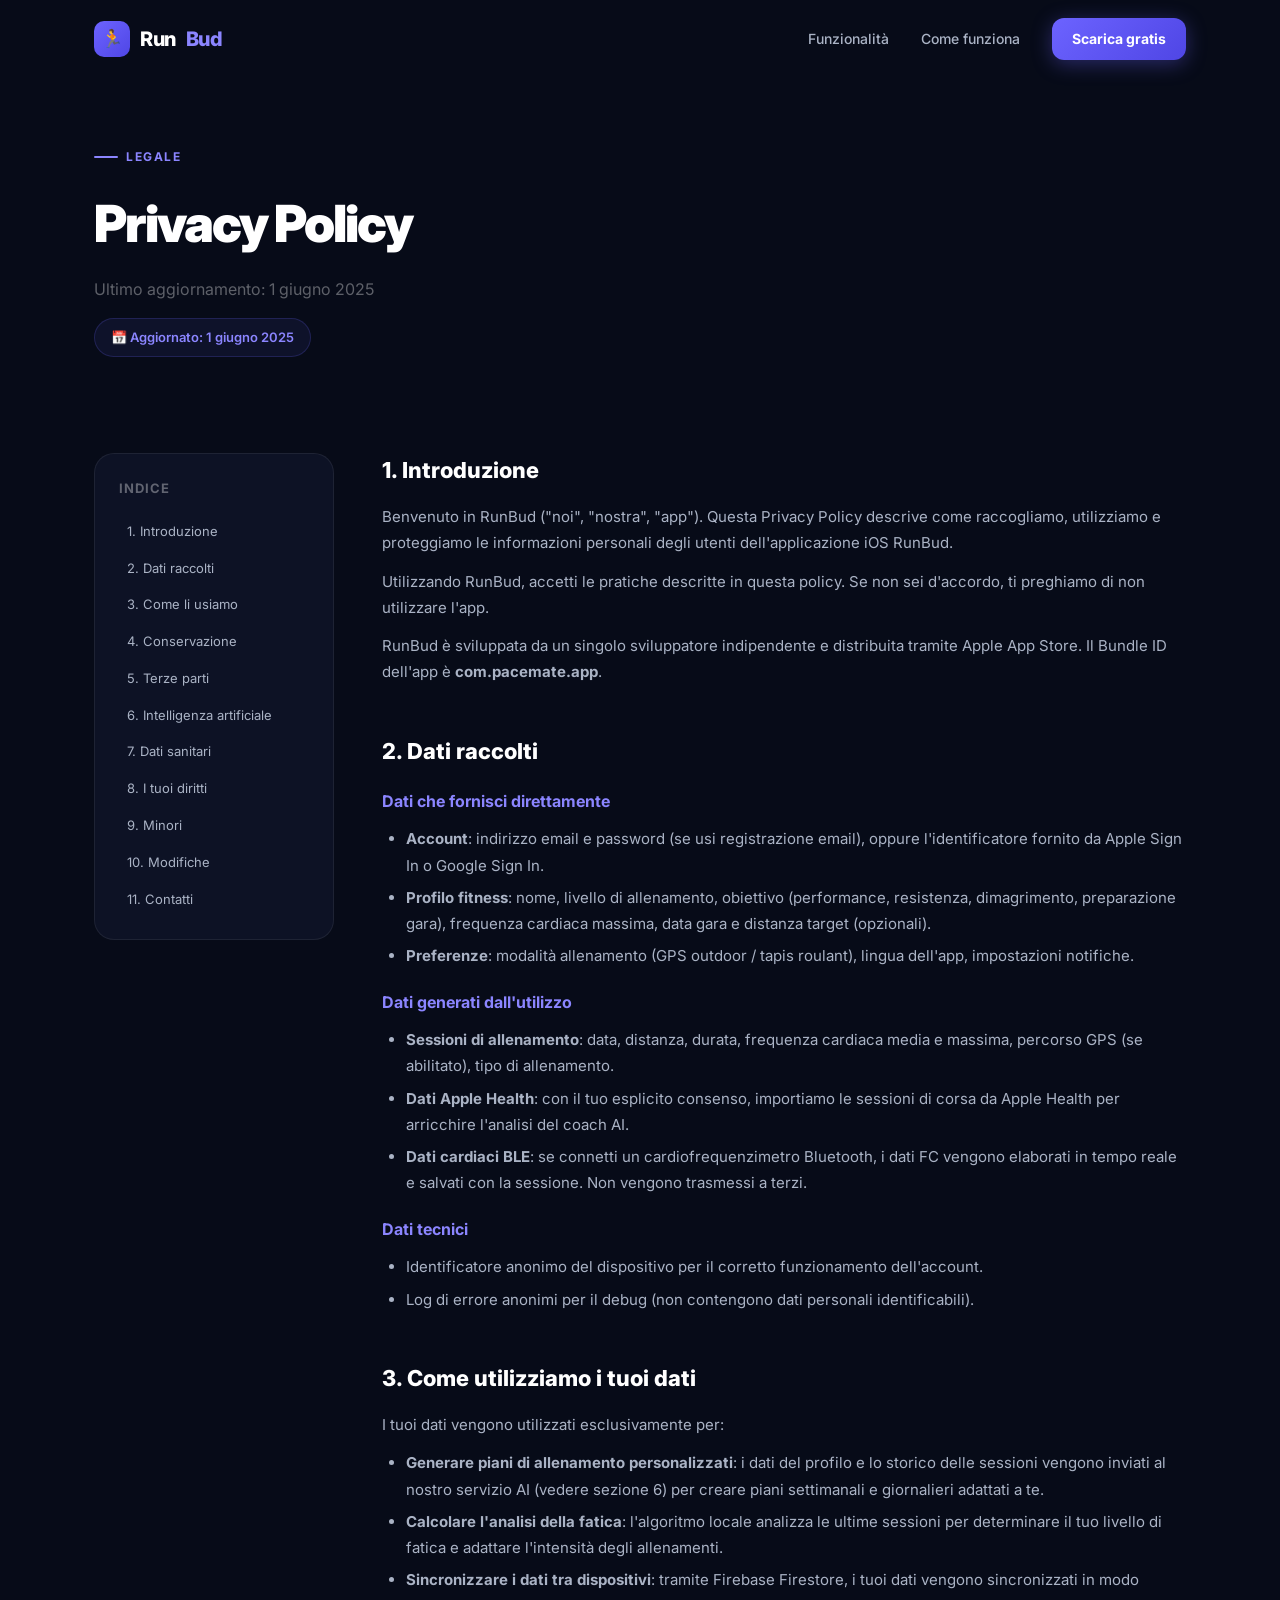
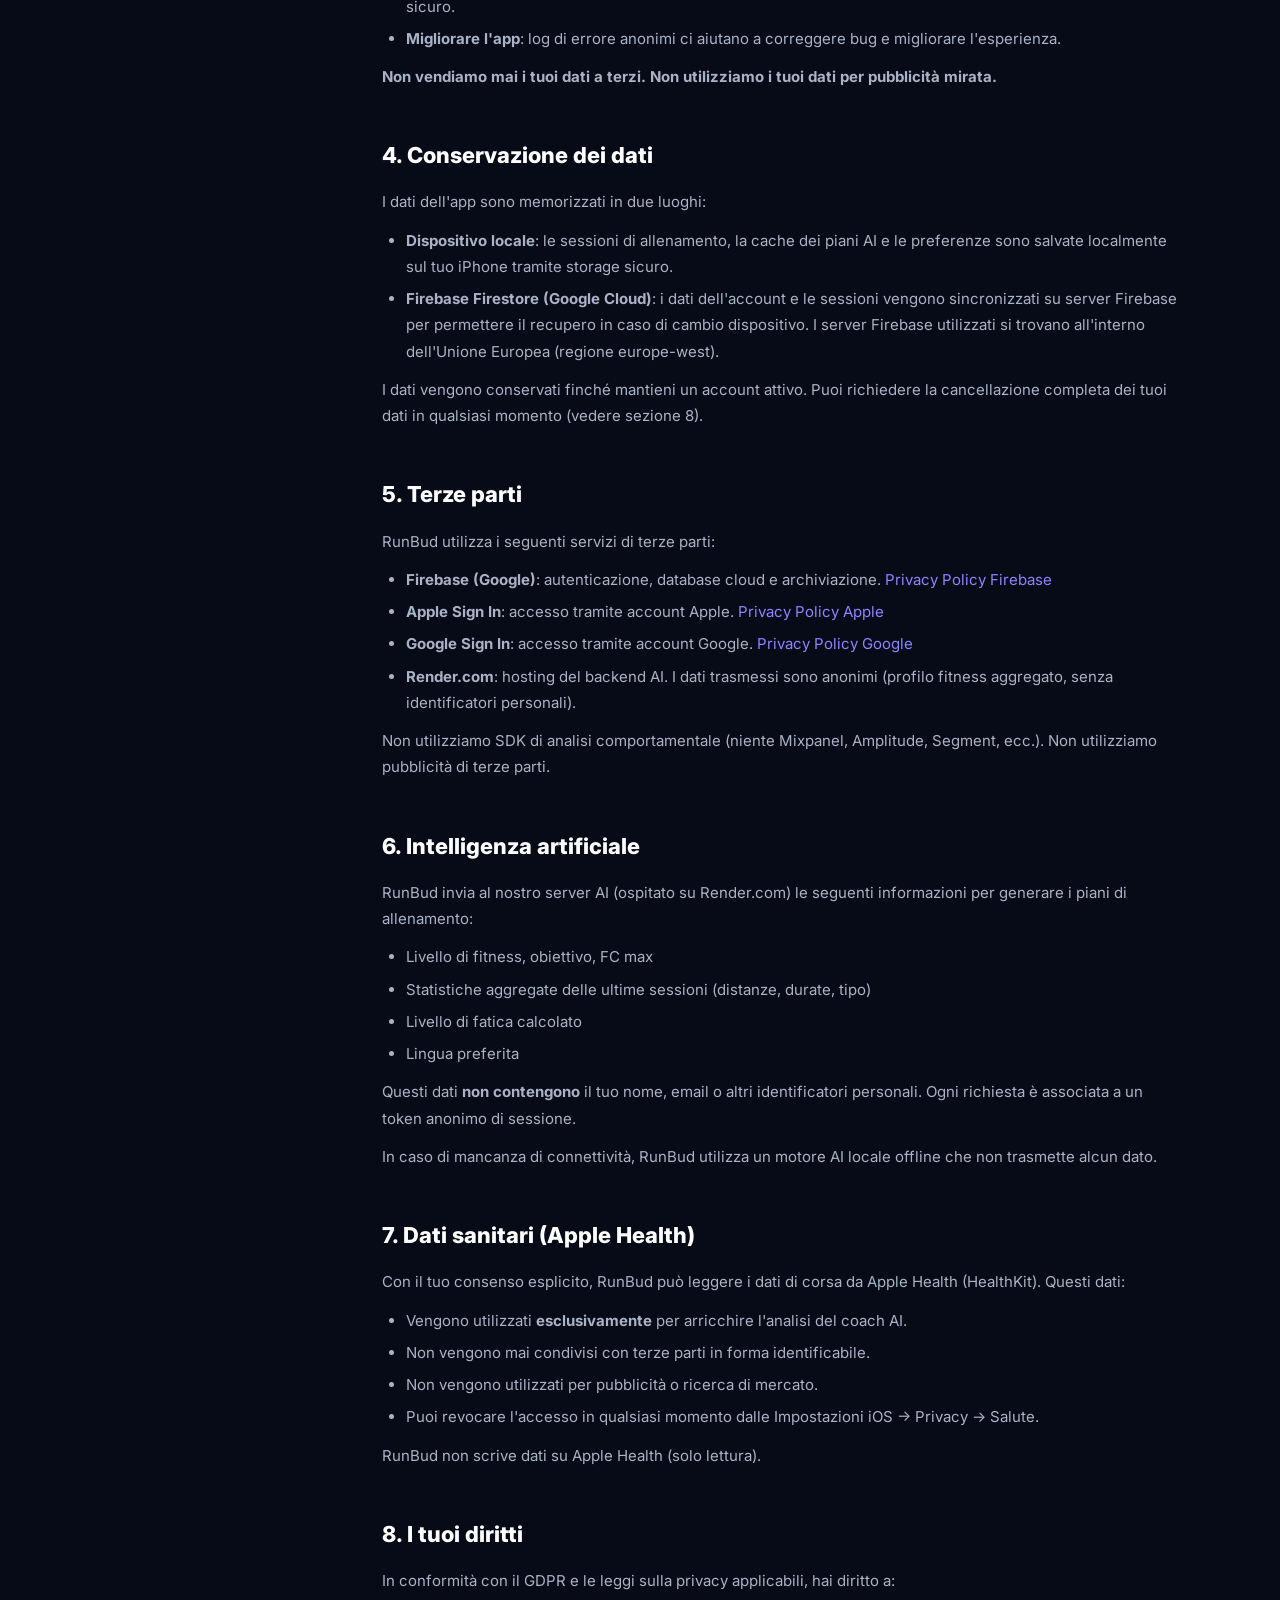
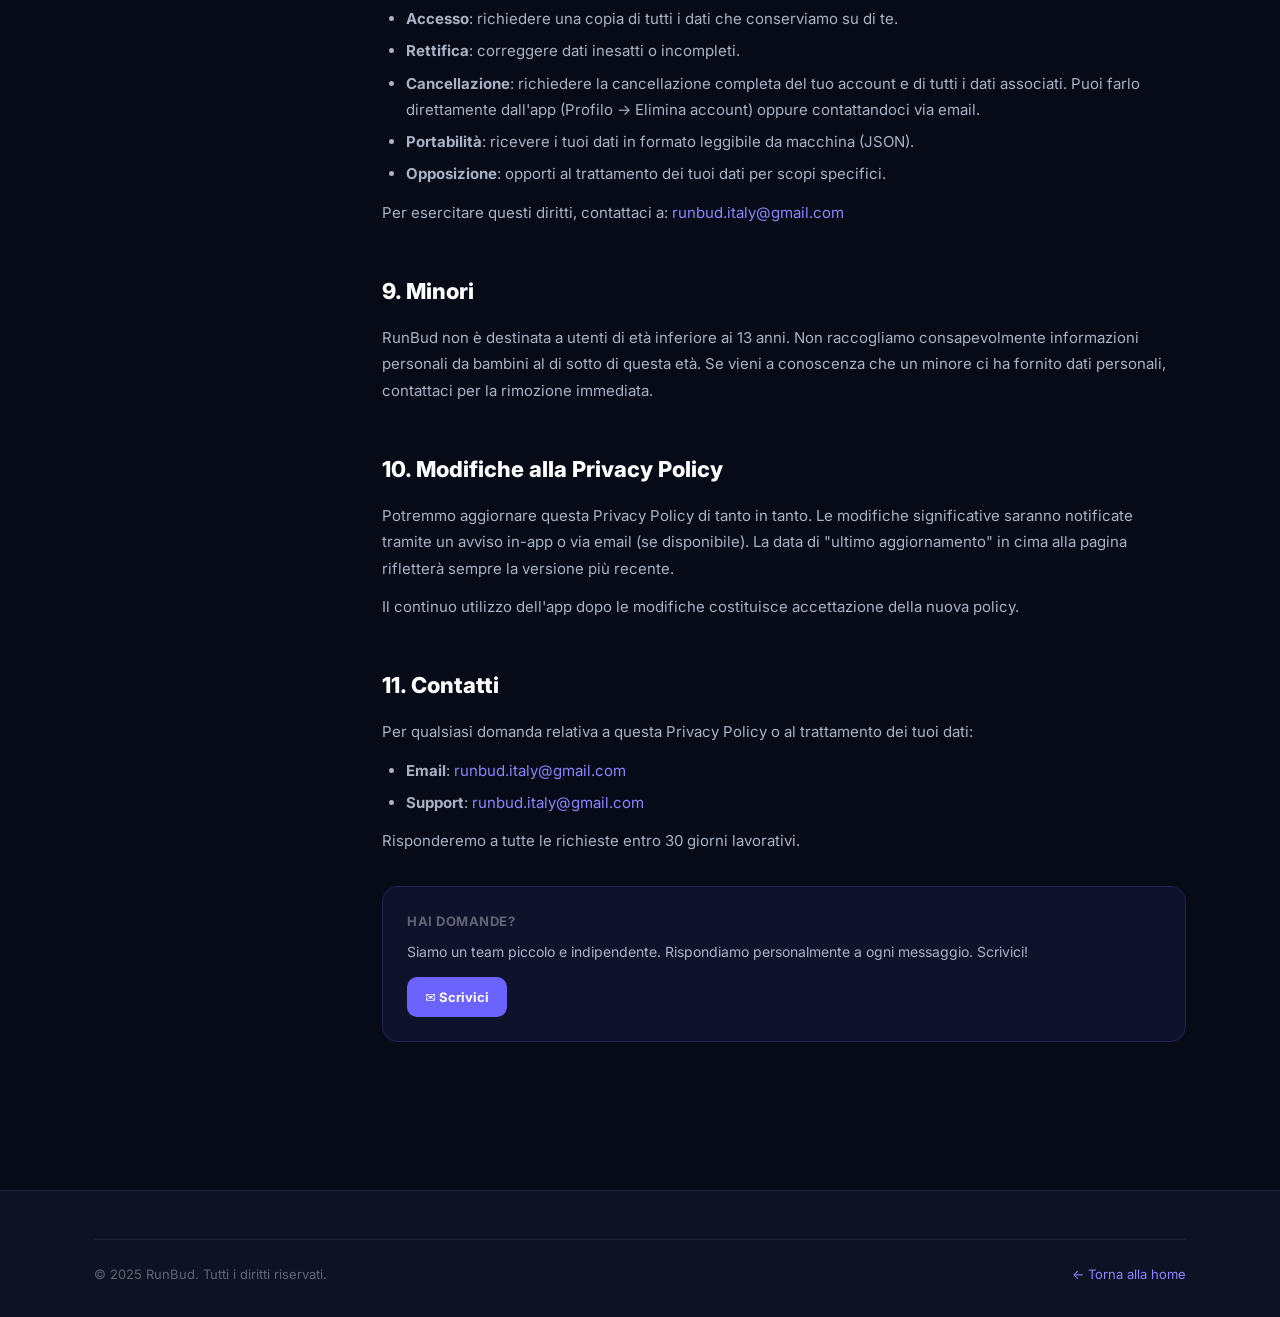
==== commit 432adf75: "Add Pro plan pricing section with Base vs Pro comparison" ====
--- a/privacy.html
+++ b/privacy.html
@@ -168,7 +168,7 @@
             <li><strong>Portabilità</strong>: ricevere i tuoi dati in formato leggibile da macchina (JSON).</li>
             <li><strong>Opposizione</strong>: opporti al trattamento dei tuoi dati per scopi specifici.</li>
           </ul>
-          <p>Per esercitare questi diritti, contattaci a: <a href="mailto:privacy@runbud.app">privacy@runbud.app</a></p>
+          <p>Per esercitare questi diritti, contattaci a: <a href="mailto:runbud.italy@gmail.com">runbud.italy@gmail.com</a></p>
         </div>
 
         <div class="privacy-section" id="children">
@@ -186,15 +186,15 @@
           <h2>11. Contatti</h2>
           <p>Per qualsiasi domanda relativa a questa Privacy Policy o al trattamento dei tuoi dati:</p>
           <ul>
-            <li><strong>Email</strong>: <a href="mailto:privacy@runbud.app">privacy@runbud.app</a></li>
-            <li><strong>Support</strong>: <a href="mailto:support@runbud.app">support@runbud.app</a></li>
+            <li><strong>Email</strong>: <a href="mailto:runbud.italy@gmail.com">runbud.italy@gmail.com</a></li>
+            <li><strong>Support</strong>: <a href="mailto:runbud.italy@gmail.com">runbud.italy@gmail.com</a></li>
           </ul>
           <p>Risponderemo a tutte le richieste entro 30 giorni lavorativi.</p>
 
           <div style="margin-top:32px;padding:24px;background:rgba(108,99,255,0.08);border:1px solid rgba(108,99,255,0.18);border-radius:16px;">
             <div style="font-size:13px;color:var(--text-muted);font-weight:700;text-transform:uppercase;letter-spacing:0.5px;margin-bottom:8px;">Hai domande?</div>
             <p style="margin:0;font-size:14px;">Siamo un team piccolo e indipendente. Rispondiamo personalmente a ogni messaggio. Scrivici!</p>
-            <a href="mailto:support@runbud.app" style="display:inline-flex;align-items:center;gap:8px;margin-top:12px;padding:10px 18px;background:var(--accent);border-radius:10px;color:#fff;text-decoration:none;font-size:13px;font-weight:700;">
+            <a href="mailto:runbud.italy@gmail.com" style="display:inline-flex;align-items:center;gap:8px;margin-top:12px;padding:10px 18px;background:var(--accent);border-radius:10px;color:#fff;text-decoration:none;font-size:13px;font-weight:700;">
               ✉️ Scrivici
             </a>
           </div>
--- a/css/style.css
+++ b/css/style.css
@@ -506,6 +506,132 @@
 }
 .testimonial-name { font-size: 14px; font-weight: 700; }
 .testimonial-meta { font-size: 12px; color: var(--text-muted); margin-top: 1px; }
+
+/* ── PRICING ──────────────────────────────────────────────── */
+.pricing-section {
+  background: radial-gradient(ellipse 70% 50% at 50% 100%, rgba(108,99,255,0.07) 0%, transparent 70%);
+}
+.pricing-grid {
+  display: grid; grid-template-columns: 1fr 1fr;
+  gap: 24px; align-items: start;
+  max-width: 860px; margin: 0 auto;
+}
+.pricing-card {
+  background: var(--bg-card);
+  border: 1px solid var(--border);
+  border-radius: 32px; padding: 36px;
+  position: relative; overflow: hidden;
+  opacity: 0; transform: translateY(30px);
+  transition: transform 0.3s, box-shadow 0.3s;
+}
+.pricing-card:hover { transform: translateY(-4px); }
+.pricing-card.visible { animation: fadeInUp 0.6s ease forwards; }
+.pricing-base.visible  { animation-delay: 0s; }
+.pricing-pro.visible   { animation-delay: 0.12s; }
+
+.pricing-pro {
+  background: linear-gradient(145deg, rgba(108,99,255,0.13) 0%, rgba(79,70,229,0.08) 100%);
+  border-color: rgba(108,99,255,0.35);
+  box-shadow: 0 0 60px rgba(108,99,255,0.12);
+}
+.pricing-pro::before {
+  content: '';
+  position: absolute; top: 0; left: 10%; right: 10%; height: 1px;
+  background: linear-gradient(90deg, transparent, rgba(139,133,255,0.6), transparent);
+}
+
+.pricing-popular-badge {
+  display: inline-flex; align-items: center; gap: 6px;
+  padding: 5px 12px;
+  background: linear-gradient(135deg, var(--accent), var(--accent-dark));
+  border-radius: 100px;
+  font-size: 11px; font-weight: 800; color: #fff;
+  margin-bottom: 20px;
+  box-shadow: 0 4px 16px rgba(108,99,255,0.4);
+}
+
+.pricing-card-header {
+  display: flex; align-items: center; gap: 14px;
+  margin-bottom: 24px;
+}
+.pricing-plan-icon {
+  width: 48px; height: 48px; border-radius: 16px;
+  background: rgba(255,255,255,0.06);
+  display: flex; align-items: center; justify-content: center;
+  font-size: 22px; flex-shrink: 0;
+}
+.pricing-plan-icon.pro {
+  background: linear-gradient(135deg, rgba(255,215,0,0.2), rgba(255,165,0,0.15));
+}
+.pricing-plan-name { font-size: 18px; font-weight: 800; color: var(--text); }
+.pricing-plan-name.pro { color: #FFD700; }
+.pricing-plan-sub { font-size: 12px; color: var(--text-muted); margin-top: 2px; }
+
+.pricing-price-row {
+  display: flex; align-items: baseline; gap: 8px;
+  margin-bottom: 24px;
+}
+.pricing-price { font-size: 42px; font-weight: 900; color: var(--text); letter-spacing: -2px; }
+.pricing-period { font-size: 14px; color: var(--text-muted); font-weight: 600; }
+
+.pricing-btn {
+  display: block; width: 100%;
+  padding: 14px; text-align: center;
+  border-radius: 16px; text-decoration: none;
+  font-size: 15px; font-weight: 800;
+  transition: transform 0.2s, box-shadow 0.2s;
+  margin-bottom: 28px;
+}
+.pricing-btn:hover { transform: translateY(-2px); }
+.pricing-btn-base {
+  background: rgba(255,255,255,0.07);
+  border: 1px solid var(--border);
+  color: var(--text);
+}
+.pricing-btn-base:hover { background: rgba(255,255,255,0.11); }
+.pricing-btn-pro {
+  background: linear-gradient(135deg, var(--accent), var(--accent-dark));
+  color: #fff;
+  box-shadow: 0 6px 28px rgba(108,99,255,0.4);
+}
+.pricing-btn-pro:hover { box-shadow: 0 10px 40px rgba(108,99,255,0.55); }
+
+.pricing-divider {
+  height: 1px; background: var(--border);
+  margin-bottom: 24px;
+}
+
+.pricing-features {
+  list-style: none; display: flex; flex-direction: column; gap: 14px;
+}
+.pricing-features li {
+  display: flex; align-items: flex-start; gap: 10px;
+}
+.feat-icon {
+  width: 20px; height: 20px; border-radius: 50%;
+  display: flex; align-items: center; justify-content: center;
+  font-size: 11px; font-weight: 800; flex-shrink: 0; margin-top: 1px;
+}
+.feat-yes .feat-icon { background: rgba(74,222,128,0.15); color: var(--green); }
+.feat-yes.pro .feat-icon { background: rgba(108,99,255,0.18); color: var(--accent-light); }
+.feat-no .feat-icon { background: rgba(255,255,255,0.06); color: var(--text-muted); }
+
+.feat-label { font-size: 14px; font-weight: 600; color: var(--text); display: block; }
+.feat-no .feat-label { color: var(--text-muted); }
+.feat-note { font-size: 11px; color: var(--text-muted); display: block; margin-top: 1px; }
+.feat-note.pro { color: var(--accent-light); }
+
+.pricing-apple-note {
+  display: flex; align-items: center; gap: 6px;
+  margin-top: 20px; padding-top: 20px;
+  border-top: 1px solid var(--border);
+  font-size: 11.5px; color: var(--text-muted);
+}
+
+@media (max-width: 640px) {
+  .pricing-grid { grid-template-columns: 1fr; }
+  .pricing-pro { order: -1; }
+}
 
 /* ── CTA SECTION ──────────────────────────────────────────── */
 .cta-section {
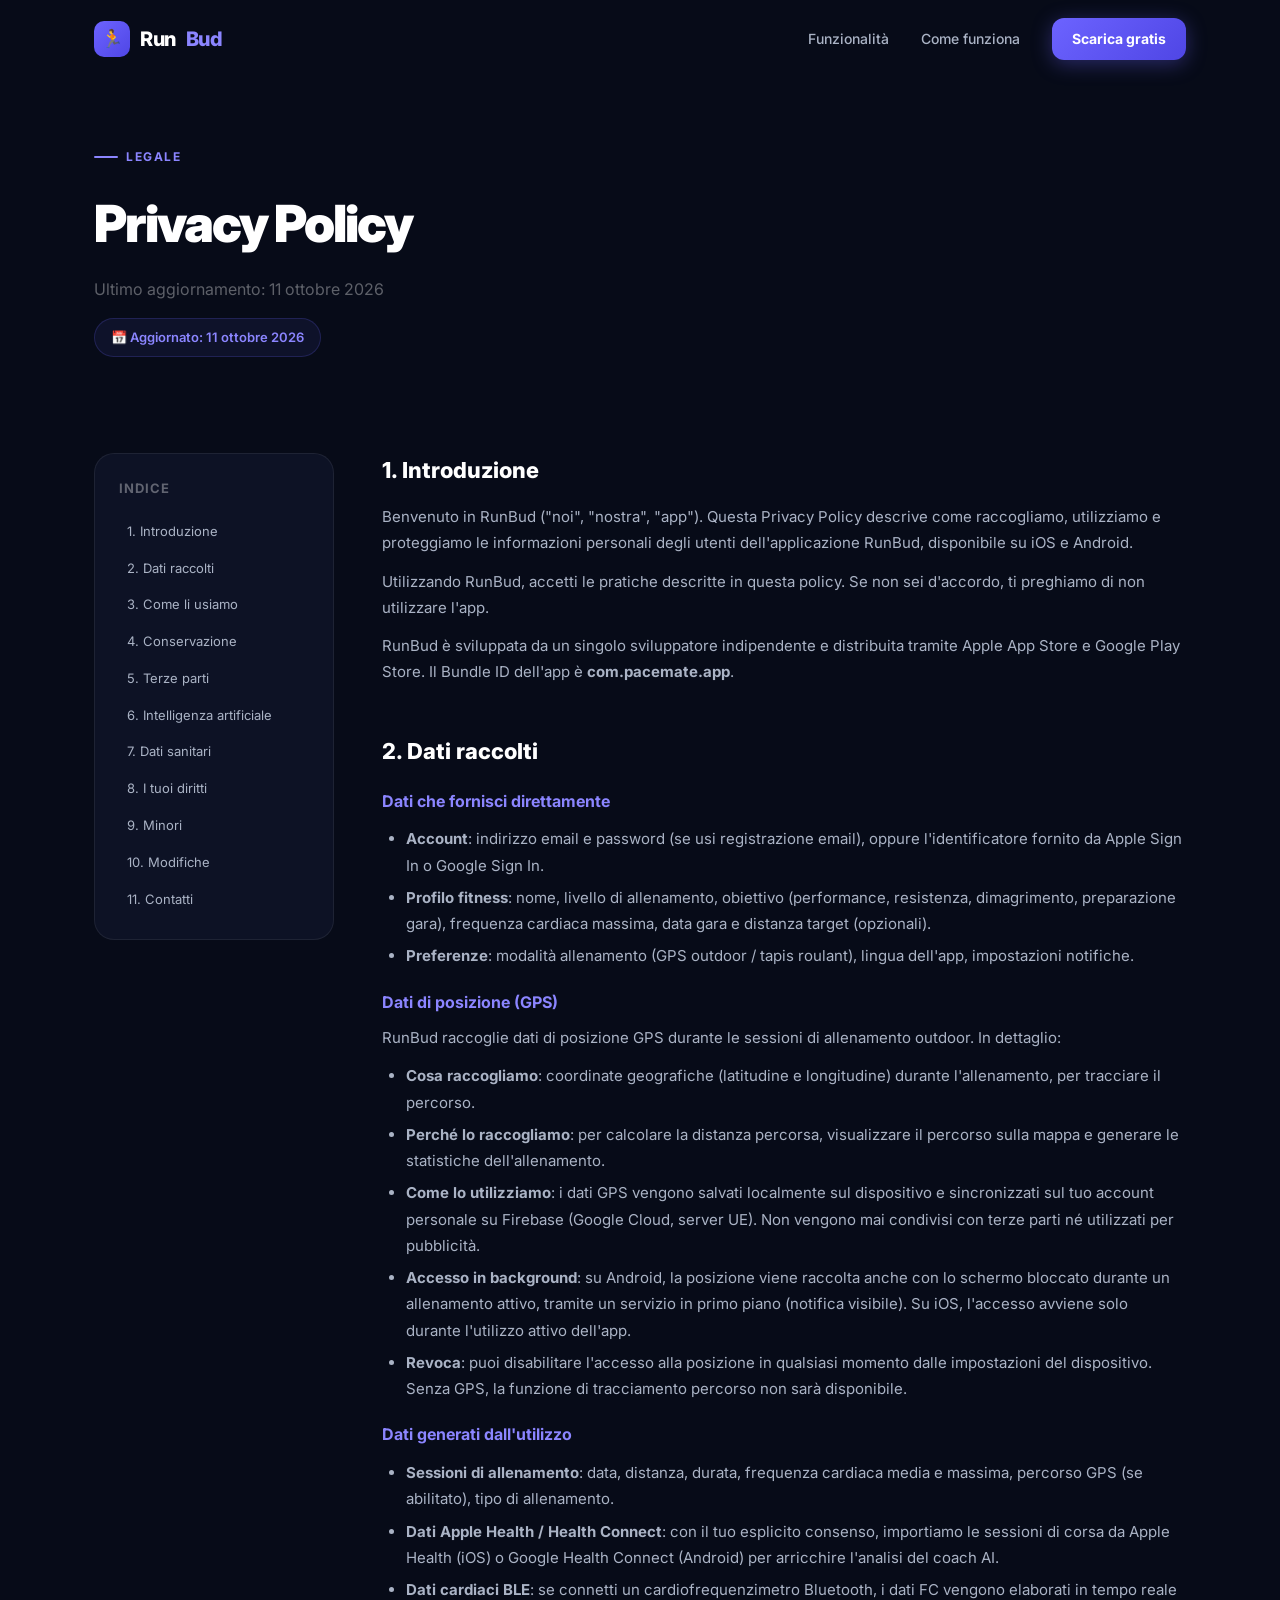
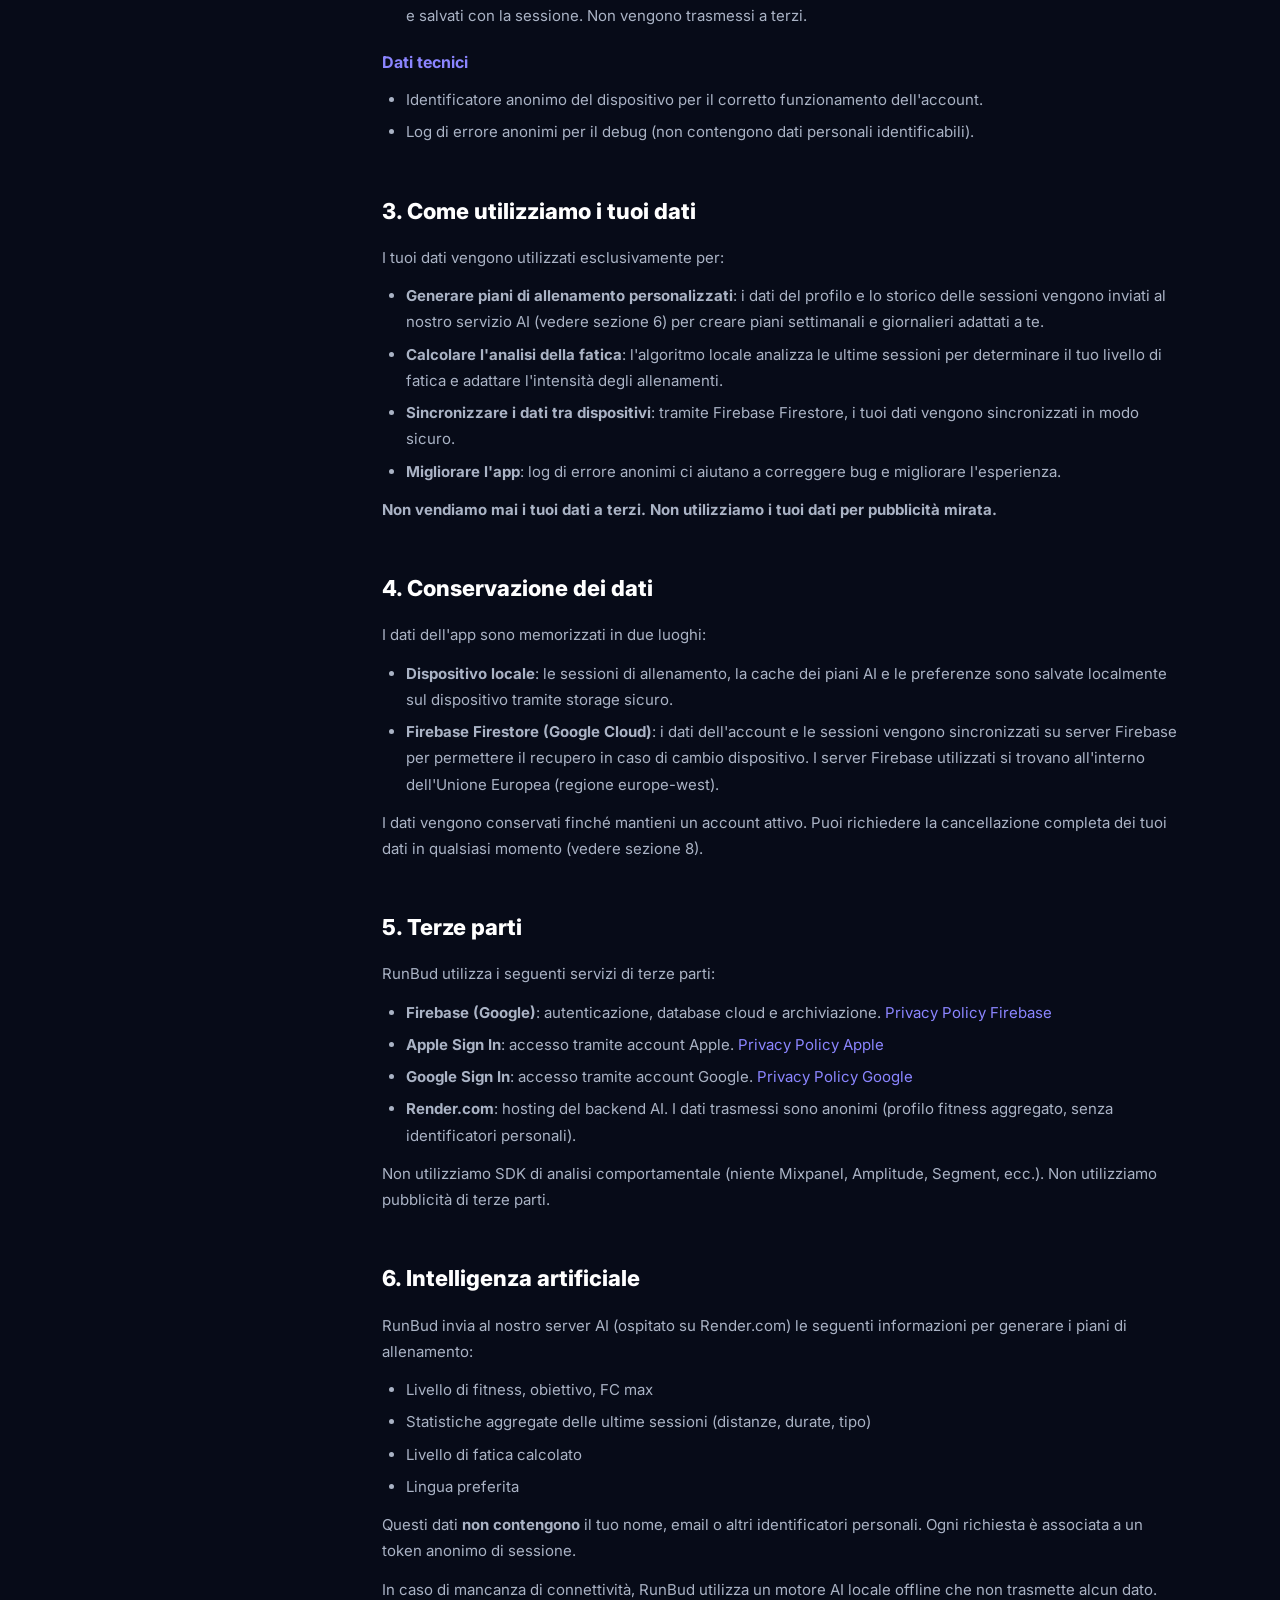
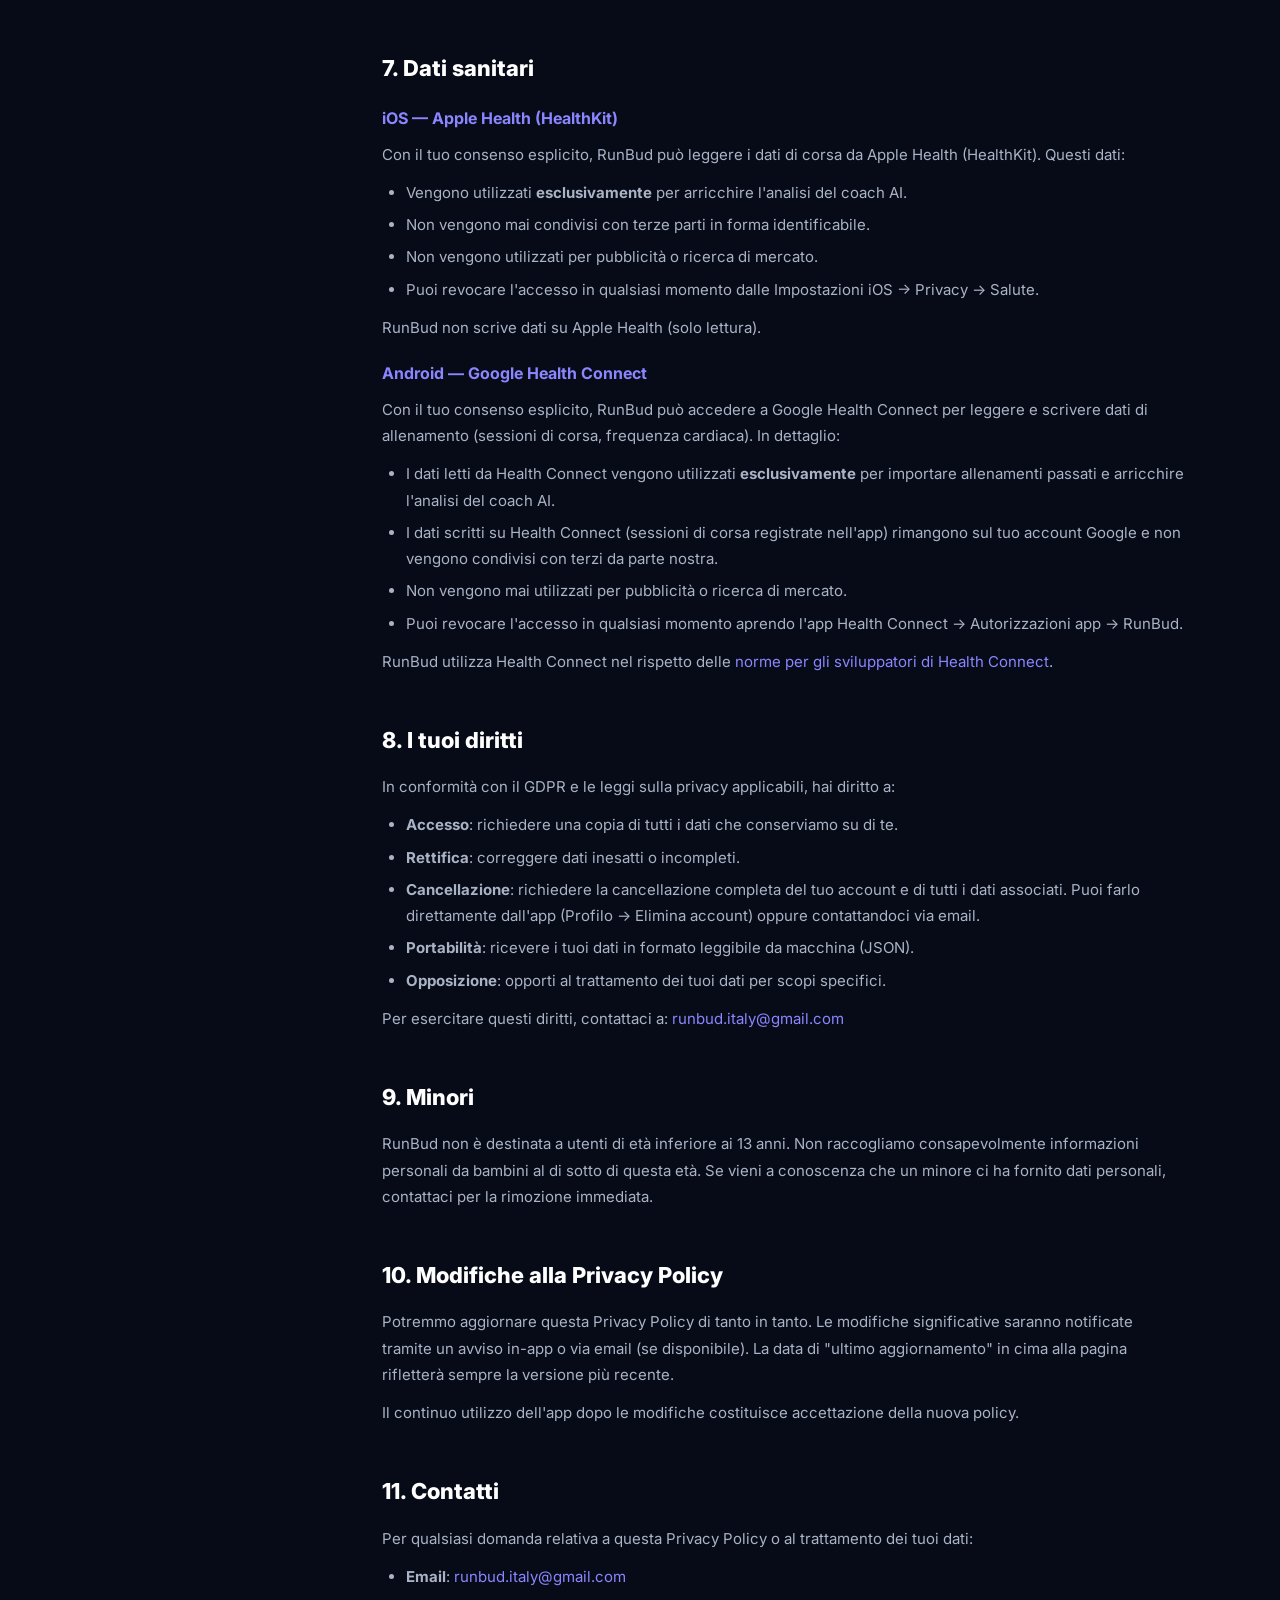
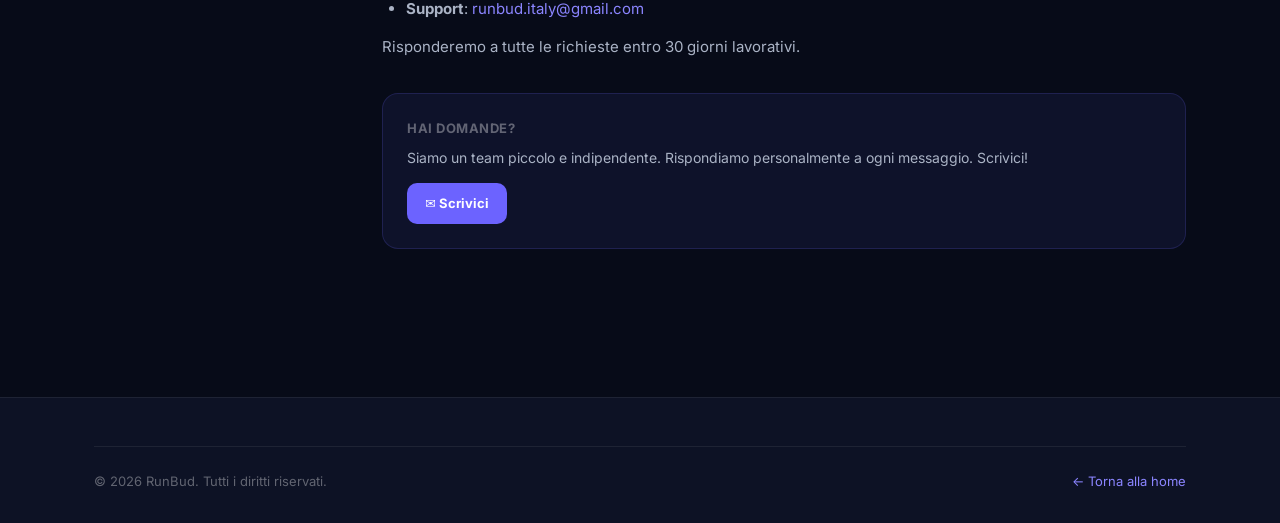
==== commit 301060a9: "Update privacy policy: add GPS section, Android/Health Connect, update to 2026" ====
--- a/privacy.html
+++ b/privacy.html
@@ -41,9 +41,9 @@
     <div class="privacy-hero">
       <div class="section-label">Legale</div>
       <h1>Privacy Policy</h1>
-      <p>Ultimo aggiornamento: 1 giugno 2025</p>
+      <p>Ultimo aggiornamento: 11 ottobre 2026</p>
       <div style="margin-top:16px;">
-        <span class="privacy-date">📅 Aggiornato: 1 giugno 2025</span>
+        <span class="privacy-date">📅 Aggiornato: 11 ottobre 2026</span>
       </div>
     </div>
 
@@ -71,9 +71,9 @@
 
         <div class="privacy-section" id="intro">
           <h2>1. Introduzione</h2>
-          <p>Benvenuto in RunBud ("noi", "nostra", "app"). Questa Privacy Policy descrive come raccogliamo, utilizziamo e proteggiamo le informazioni personali degli utenti dell'applicazione iOS RunBud.</p>
+          <p>Benvenuto in RunBud ("noi", "nostra", "app"). Questa Privacy Policy descrive come raccogliamo, utilizziamo e proteggiamo le informazioni personali degli utenti dell'applicazione RunBud, disponibile su iOS e Android.</p>
           <p>Utilizzando RunBud, accetti le pratiche descritte in questa policy. Se non sei d'accordo, ti preghiamo di non utilizzare l'app.</p>
-          <p>RunBud è sviluppata da un singolo sviluppatore indipendente e distribuita tramite Apple App Store. Il Bundle ID dell'app è <strong>com.pacemate.app</strong>.</p>
+          <p>RunBud è sviluppata da un singolo sviluppatore indipendente e distribuita tramite Apple App Store e Google Play Store. Il Bundle ID dell'app è <strong>com.pacemate.app</strong>.</p>
         </div>
 
         <div class="privacy-section" id="data-collected">
@@ -85,10 +85,20 @@
             <li><strong>Preferenze</strong>: modalità allenamento (GPS outdoor / tapis roulant), lingua dell'app, impostazioni notifiche.</li>
           </ul>
 
+          <h3>Dati di posizione (GPS)</h3>
+          <p>RunBud raccoglie dati di posizione GPS durante le sessioni di allenamento outdoor. In dettaglio:</p>
+          <ul>
+            <li><strong>Cosa raccogliamo</strong>: coordinate geografiche (latitudine e longitudine) durante l'allenamento, per tracciare il percorso.</li>
+            <li><strong>Perché lo raccogliamo</strong>: per calcolare la distanza percorsa, visualizzare il percorso sulla mappa e generare le statistiche dell'allenamento.</li>
+            <li><strong>Come lo utilizziamo</strong>: i dati GPS vengono salvati localmente sul dispositivo e sincronizzati sul tuo account personale su Firebase (Google Cloud, server UE). Non vengono mai condivisi con terze parti né utilizzati per pubblicità.</li>
+            <li><strong>Accesso in background</strong>: su Android, la posizione viene raccolta anche con lo schermo bloccato durante un allenamento attivo, tramite un servizio in primo piano (notifica visibile). Su iOS, l'accesso avviene solo durante l'utilizzo attivo dell'app.</li>
+            <li><strong>Revoca</strong>: puoi disabilitare l'accesso alla posizione in qualsiasi momento dalle impostazioni del dispositivo. Senza GPS, la funzione di tracciamento percorso non sarà disponibile.</li>
+          </ul>
+
           <h3>Dati generati dall'utilizzo</h3>
           <ul>
             <li><strong>Sessioni di allenamento</strong>: data, distanza, durata, frequenza cardiaca media e massima, percorso GPS (se abilitato), tipo di allenamento.</li>
-            <li><strong>Dati Apple Health</strong>: con il tuo esplicito consenso, importiamo le sessioni di corsa da Apple Health per arricchire l'analisi del coach AI.</li>
+            <li><strong>Dati Apple Health / Health Connect</strong>: con il tuo esplicito consenso, importiamo le sessioni di corsa da Apple Health (iOS) o Google Health Connect (Android) per arricchire l'analisi del coach AI.</li>
             <li><strong>Dati cardiaci BLE</strong>: se connetti un cardiofrequenzimetro Bluetooth, i dati FC vengono elaborati in tempo reale e salvati con la sessione. Non vengono trasmessi a terzi.</li>
           </ul>
 
@@ -115,7 +125,7 @@
           <h2>4. Conservazione dei dati</h2>
           <p>I dati dell'app sono memorizzati in due luoghi:</p>
           <ul>
-            <li><strong>Dispositivo locale</strong>: le sessioni di allenamento, la cache dei piani AI e le preferenze sono salvate localmente sul tuo iPhone tramite storage sicuro.</li>
+            <li><strong>Dispositivo locale</strong>: le sessioni di allenamento, la cache dei piani AI e le preferenze sono salvate localmente sul dispositivo tramite storage sicuro.</li>
             <li><strong>Firebase Firestore (Google Cloud)</strong>: i dati dell'account e le sessioni vengono sincronizzati su server Firebase per permettere il recupero in caso di cambio dispositivo. I server Firebase utilizzati si trovano all'interno dell'Unione Europea (regione europe-west).</li>
           </ul>
           <p>I dati vengono conservati finché mantieni un account attivo. Puoi richiedere la cancellazione completa dei tuoi dati in qualsiasi momento (vedere sezione 8).</p>
@@ -147,7 +157,9 @@
         </div>
 
         <div class="privacy-section" id="health">
-          <h2>7. Dati sanitari (Apple Health)</h2>
+          <h2>7. Dati sanitari</h2>
+
+          <h3>iOS — Apple Health (HealthKit)</h3>
           <p>Con il tuo consenso esplicito, RunBud può leggere i dati di corsa da Apple Health (HealthKit). Questi dati:</p>
           <ul>
             <li>Vengono utilizzati <strong>esclusivamente</strong> per arricchire l'analisi del coach AI.</li>
@@ -156,6 +168,16 @@
             <li>Puoi revocare l'accesso in qualsiasi momento dalle Impostazioni iOS → Privacy → Salute.</li>
           </ul>
           <p>RunBud non scrive dati su Apple Health (solo lettura).</p>
+
+          <h3>Android — Google Health Connect</h3>
+          <p>Con il tuo consenso esplicito, RunBud può accedere a Google Health Connect per leggere e scrivere dati di allenamento (sessioni di corsa, frequenza cardiaca). In dettaglio:</p>
+          <ul>
+            <li>I dati letti da Health Connect vengono utilizzati <strong>esclusivamente</strong> per importare allenamenti passati e arricchire l'analisi del coach AI.</li>
+            <li>I dati scritti su Health Connect (sessioni di corsa registrate nell'app) rimangono sul tuo account Google e non vengono condivisi con terzi da parte nostra.</li>
+            <li>Non vengono mai utilizzati per pubblicità o ricerca di mercato.</li>
+            <li>Puoi revocare l'accesso in qualsiasi momento aprendo l'app Health Connect → Autorizzazioni app → RunBud.</li>
+          </ul>
+          <p>RunBud utilizza Health Connect nel rispetto delle <a href="https://developer.android.com/health-and-fitness/guides/health-connect/publish/policy" target="_blank">norme per gli sviluppatori di Health Connect</a>.</p>
         </div>
 
         <div class="privacy-section" id="rights">
@@ -209,7 +231,7 @@
 <footer class="footer">
   <div class="container">
     <div class="footer-bottom">
-      <p class="footer-copy">© 2025 RunBud. Tutti i diritti riservati.</p>
+      <p class="footer-copy">© 2026 RunBud. Tutti i diritti riservati.</p>
       <p class="footer-made"><a href="index.html" style="color:var(--accent-light);text-decoration:none;">← Torna alla home</a></p>
     </div>
   </div>
--- a/css/style.css
+++ b/css/style.css
@@ -84,6 +84,12 @@
   display: flex; align-items: center; justify-content: center;
   font-size: 18px;
 }
+.logo-icon-img {
+  width: 36px; height: 36px;
+  border-radius: 10px;
+  object-fit: cover;
+  flex-shrink: 0;
+}
 .nav-logo .bud { color: var(--accent-light); }
 .nav-links { display: flex; align-items: center; gap: 32px; }
 .nav-links a {
@@ -671,6 +677,8 @@
 .appstore-btn svg { width: 24px; height: 24px; }
 .appstore-btn-sub { font-size: 10px; font-weight: 500; opacity: 0.6; display: block; }
 .appstore-btn-main { font-size: 16px; font-weight: 800; display: block; line-height: 1.1; }
+.appstore-btn-android { background: #1a1a2e; color: #fff; border: 1px solid rgba(61,220,132,0.3); }
+.appstore-btn-android:hover { transform: none !important; box-shadow: 0 4px 24px rgba(0,0,0,0.3) !important; }
 
 /* ── FOOTER ───────────────────────────────────────────────── */
 .footer {
@@ -694,6 +702,9 @@
   border-radius: 10px;
   display: flex; align-items: center; justify-content: center;
   font-size: 16px;
+}
+.footer-brand .footer-logo .logo-icon-img {
+  width: 34px; height: 34px;
 }
 .footer-desc { font-size: 13px; color: var(--text-muted); max-width: 240px; line-height: 1.6; }
 .footer-links h4 { font-size: 12px; font-weight: 700; color: var(--text-muted); text-transform: uppercase; letter-spacing: 1px; margin-bottom: 16px; }
